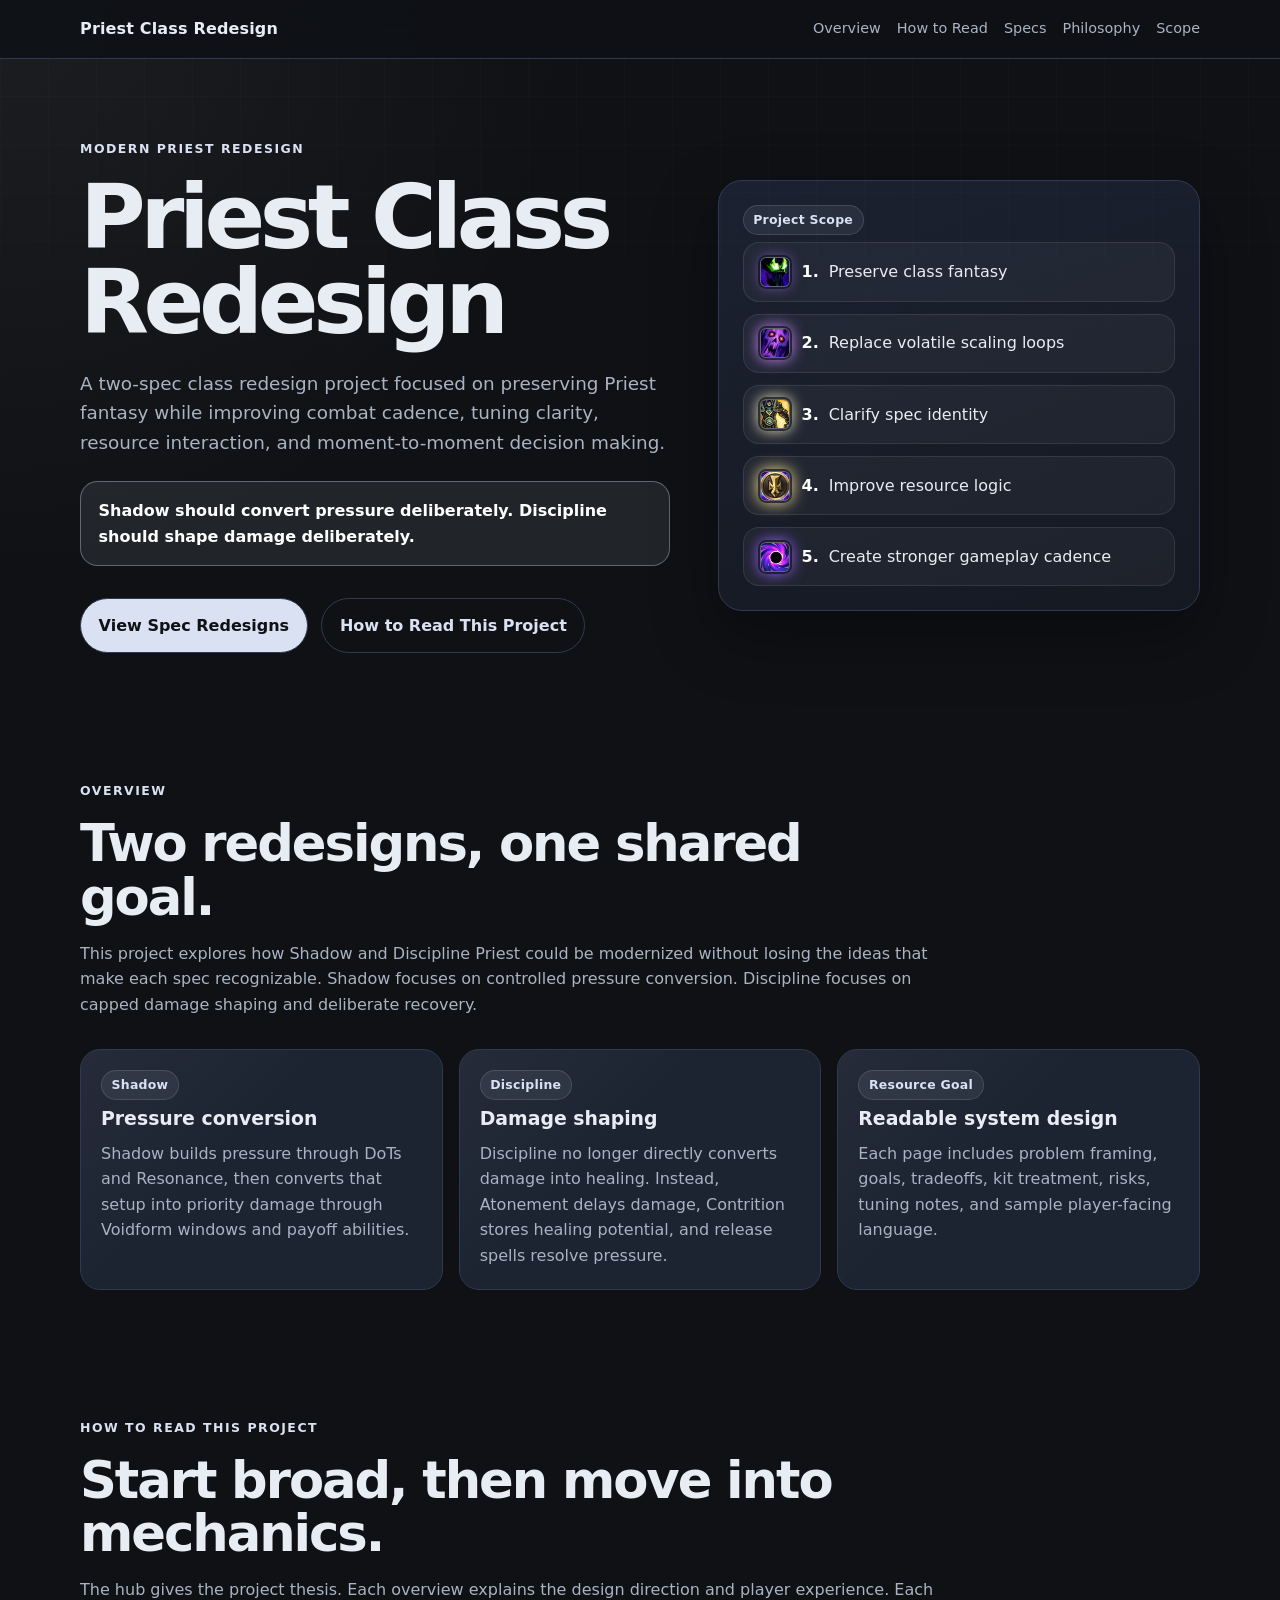
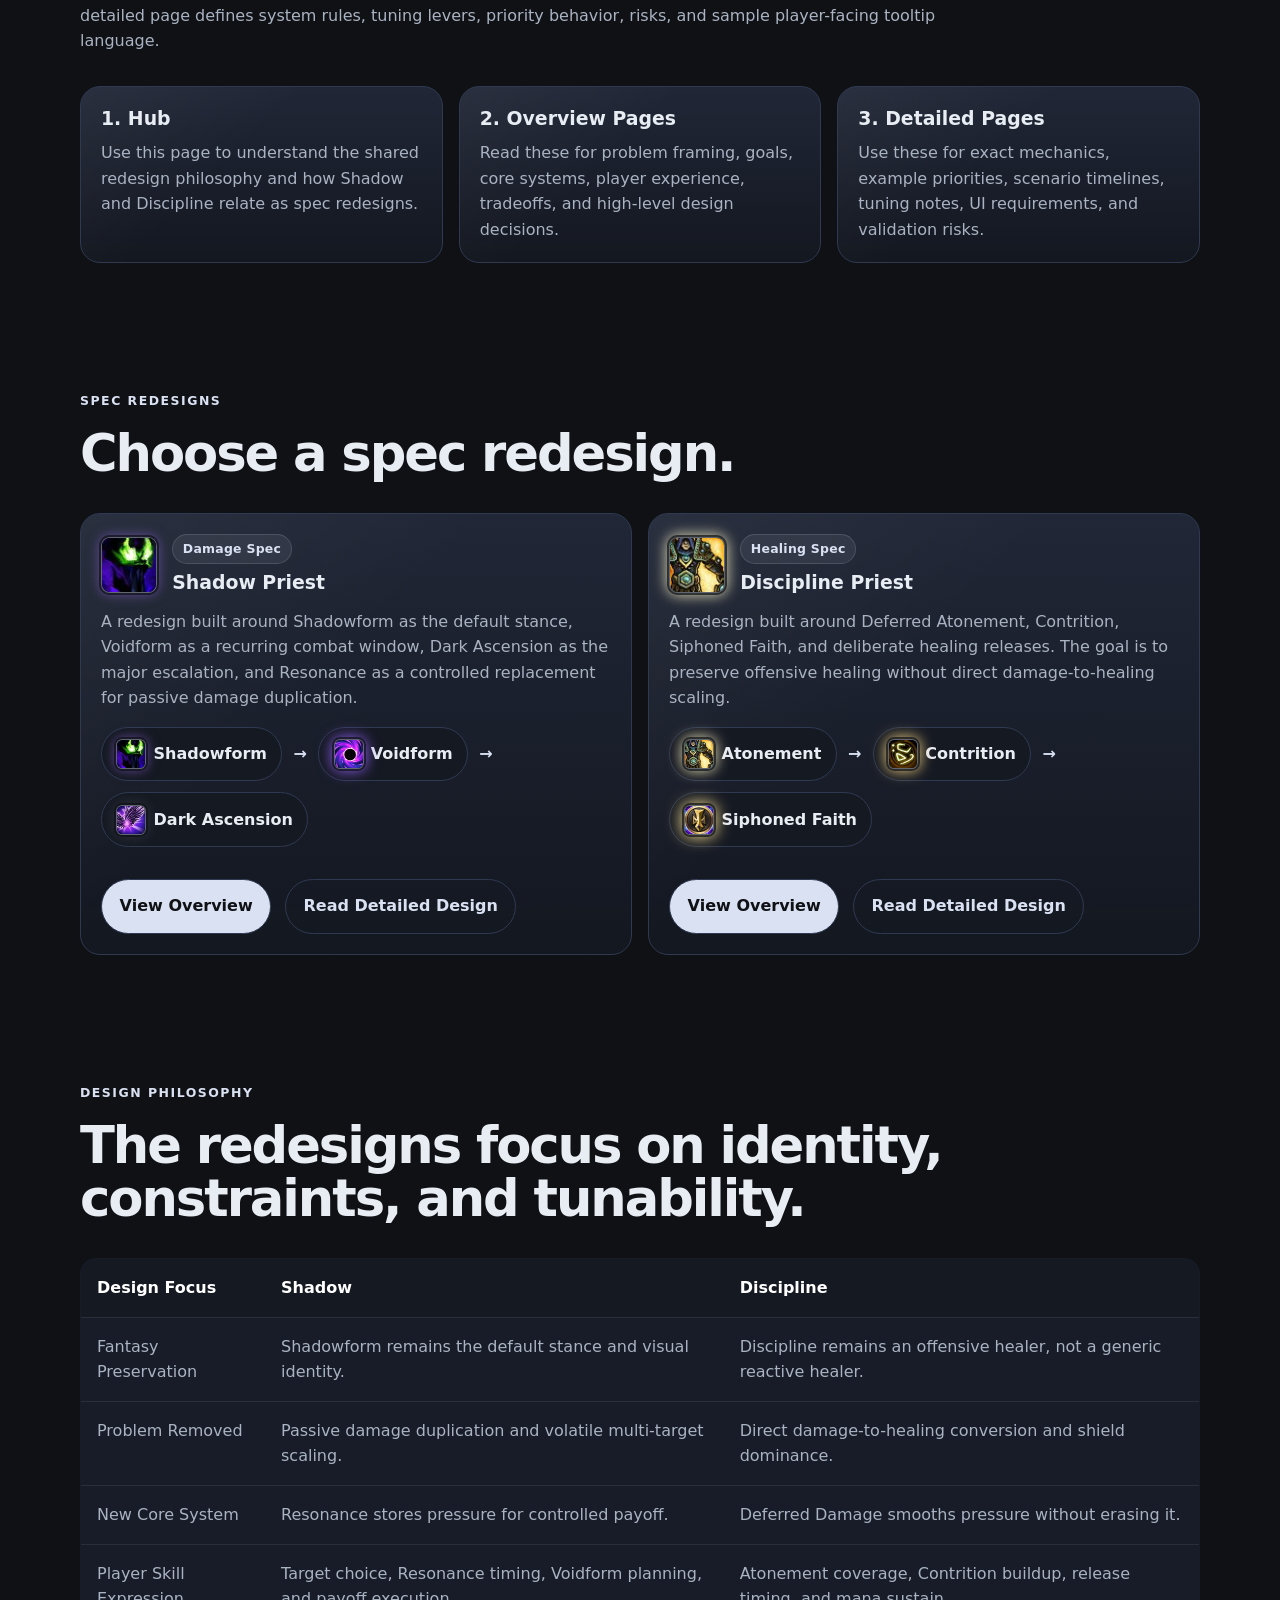
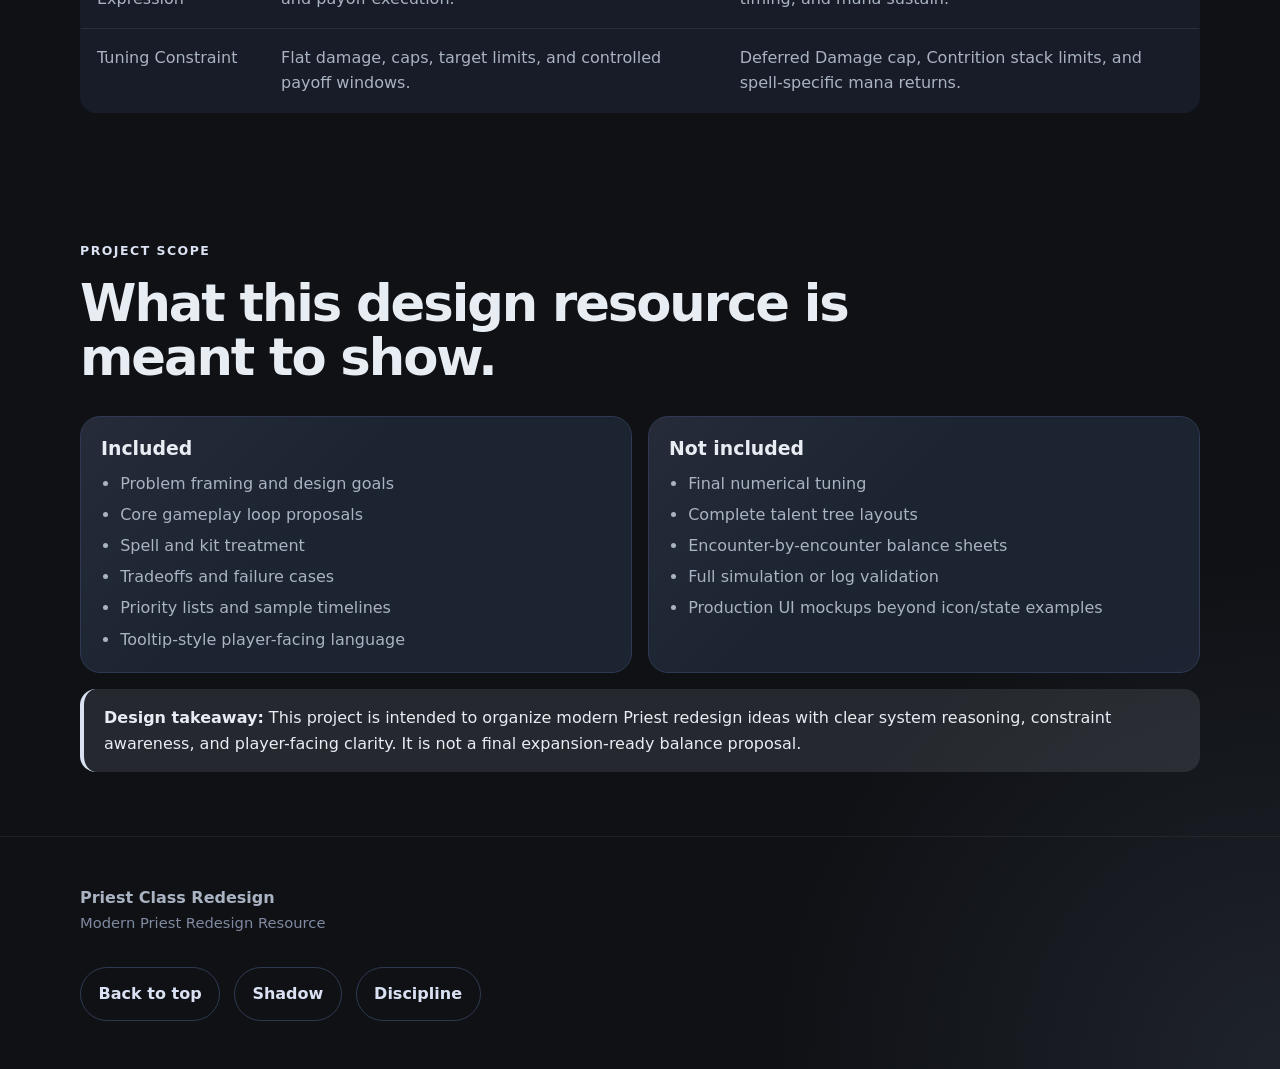
==== priest/index.html @ 97ff14f3 "first draft" ====
<!doctype html>
<html lang="en">
  <head>
    <meta charset="UTF-8" />
    <meta name="viewport" content="width=device-width, initial-scale=1.0" />
    <meta
      name="description"
      content="A modern Priest class redesign resource exploring Shadow and Discipline as future-facing World of Warcraft spec concepts."
    />
    <title>Priest Class Redesign | Modern Spec Concepts</title>
    <link rel="stylesheet" href="styles.css" />
  </head>

  <body class="priest-page">
    <header class="site-header">
      <nav class="page-shell nav">
        <a href="#top" class="brand">Priest Class Redesign</a>

        <div class="nav-links">
          <a href="#overview">Overview</a>
          <a href="#how-to-read">How to Read</a>
          <a href="#specs">Specs</a>
          <a href="#philosophy">Philosophy</a>
          <a href="#scope">Scope</a>
        </div>
      </nav>
    </header>

    <main id="top">
      <section class="hero page-shell">
        <div>
          <div class="eyebrow">Modern Priest Redesign</div>
          <h1>Priest Class Redesign</h1>

          <p class="hero-copy">
            A two-spec class redesign project focused on preserving Priest
            fantasy while improving combat cadence, tuning clarity, resource
            interaction, and moment-to-moment decision making.
          </p>

          <div class="thesis">
            Shadow should convert pressure deliberately. Discipline should shape
            damage deliberately.
          </div>

          <div class="button-row">
            <a class="button" href="#specs">View Spec Redesigns</a>
            <a class="button secondary" href="#how-to-read"
              >How to Read This Project</a
            >
          </div>
        </div>

        <aside class="hero-card" aria-label="Project summary">
          <span class="tag">Project Scope</span>

          <div class="cycle">
            <div class="cycle-step">
              <img class="mini-icon" src="assets/shadowform.jpg" alt="" />
              <span><strong>1.</strong> Preserve class fantasy</span>
            </div>

            <div class="cycle-step">
              <img
                class="mini-icon"
                src="assets/invoked_nightmare.jpg"
                alt=""
              />
              <span><strong>2.</strong> Replace volatile scaling loops</span>
            </div>

            <div class="cycle-step">
              <img class="mini-icon" src="assets/atonement.jpg" alt="" />
              <span><strong>3.</strong> Clarify spec identity</span>
            </div>

            <div class="cycle-step">
              <img class="mini-icon" src="assets/wisdom.jpg" alt="" />
              <span><strong>4.</strong> Improve resource logic</span>
            </div>

            <div class="cycle-step">
              <img class="mini-icon" src="assets/voidform.jpg" alt="" />
              <span><strong>5.</strong> Create stronger gameplay cadence</span>
            </div>
          </div>
        </aside>
      </section>

      <section id="overview" class="page-shell section-block">
        <div class="section-header">
          <div class="eyebrow">Overview</div>
          <h2>Two redesigns, one shared goal.</h2>

          <p class="muted">
            This project explores how Shadow and Discipline Priest could be
            modernized without losing the ideas that make each spec
            recognizable. Shadow focuses on controlled pressure conversion.
            Discipline focuses on capped damage shaping and deliberate recovery.
          </p>
        </div>

        <div class="grid three">
          <article class="card">
            <span class="tag">Shadow</span>
            <h3>Pressure conversion</h3>
            <p class="muted">
              Shadow builds pressure through DoTs and Resonance, then converts
              that setup into priority damage through Voidform windows and
              payoff abilities.
            </p>
          </article>

          <article class="card">
            <span class="tag">Discipline</span>
            <h3>Damage shaping</h3>
            <p class="muted">
              Discipline no longer directly converts damage into healing.
              Instead, Atonement delays damage, Contrition stores healing
              potential, and release spells resolve pressure.
            </p>
          </article>

          <article class="card">
            <span class="tag">Resource Goal</span>
            <h3>Readable system design</h3>
            <p class="muted">
              Each page includes problem framing, goals, tradeoffs, kit
              treatment, risks, tuning notes, and sample player-facing language.
            </p>
          </article>
        </div>
      </section>

      <section id="how-to-read" class="page-shell section-block">
        <div class="section-header">
          <div class="eyebrow">How to Read This Project</div>
          <h2>Start broad, then move into mechanics.</h2>
          <p class="muted">
            The hub gives the project thesis. Each overview explains the design
            direction and player experience. Each detailed page defines system
            rules, tuning levers, priority behavior, risks, and sample
            player-facing tooltip language.
          </p>
        </div>

        <div class="grid three">
          <article class="card strong">
            <h3>1. Hub</h3>
            <p class="muted">
              Use this page to understand the shared redesign philosophy and how
              Shadow and Discipline relate as spec redesigns.
            </p>
          </article>

          <article class="card strong">
            <h3>2. Overview Pages</h3>
            <p class="muted">
              Read these for problem framing, goals, core systems, player
              experience, tradeoffs, and high-level design decisions.
            </p>
          </article>

          <article class="card strong">
            <h3>3. Detailed Pages</h3>
            <p class="muted">
              Use these for exact mechanics, example priorities, scenario
              timelines, tuning notes, UI requirements, and validation risks.
            </p>
          </article>
        </div>
      </section>

      <section id="specs" class="page-shell section-block">
        <div class="section-header">
          <div class="eyebrow">Spec Redesigns</div>
          <h2>Choose a spec redesign.</h2>
        </div>

        <div class="grid two">
          <article class="card strong">
            <div class="ability-heading">
              <img
                class="ability-icon"
                src="assets/shadowform.jpg"
                alt="Shadow Priest icon"
              />
              <div>
                <span class="tag">Damage Spec</span>
                <h3>Shadow Priest</h3>
              </div>
            </div>

            <p class="muted">
              A redesign built around Shadowform as the default stance, Voidform
              as a recurring combat window, Dark Ascension as the major
              escalation, and Resonance as a controlled replacement for passive
              damage duplication.
            </p>

            <div class="flow">
              <span class="pill">
                <img class="mini-icon" src="assets/shadowform.jpg" alt="" />
                Shadowform
              </span>
              <span class="arrow">→</span>
              <span class="pill">
                <img class="mini-icon" src="assets/voidform.jpg" alt="" />
                Voidform
              </span>
              <span class="arrow">→</span>
              <span class="pill">
                <img class="mini-icon" src="assets/void_ascension.jpg" alt="" />
                Dark Ascension
              </span>
            </div>

            <div class="button-row">
              <a class="button" href="shadow/index.html">View Overview</a>
              <a class="button secondary" href="shadow/detailed.html"
                >Read Detailed Design</a
              >
            </div>
          </article>

          <article class="card strong">
            <div class="ability-heading">
              <img
                class="ability-icon"
                src="assets/atonement.jpg"
                alt="Discipline Priest icon"
              />
              <div>
                <span class="tag">Healing Spec</span>
                <h3>Discipline Priest</h3>
              </div>
            </div>

            <p class="muted">
              A redesign built around Deferred Atonement, Contrition, Siphoned
              Faith, and deliberate healing releases. The goal is to preserve
              offensive healing without direct damage-to-healing scaling.
            </p>

            <div class="flow">
              <span class="pill">
                <img class="mini-icon" src="assets/atonement.jpg" alt="" />
                Atonement
              </span>
              <span class="arrow">→</span>
              <span class="pill">
                <img class="mini-icon" src="assets/piety.jpg" alt="" />
                Contrition
              </span>
              <span class="arrow">→</span>
              <span class="pill">
                <img class="mini-icon" src="assets/wisdom.jpg" alt="" />
                Siphoned Faith
              </span>
            </div>

            <div class="button-row">
              <a class="button" href="discipline/index.html">View Overview</a>
              <a class="button secondary" href="discipline/detailed.html"
                >Read Detailed Design</a
              >
            </div>
          </article>
        </div>
      </section>

      <section id="philosophy" class="page-shell section-block">
        <div class="section-header">
          <div class="eyebrow">Design Philosophy</div>
          <h2>The redesigns focus on identity, constraints, and tunability.</h2>
        </div>

        <table class="comparison-table">
          <thead>
            <tr>
              <th>Design Focus</th>
              <th>Shadow</th>
              <th>Discipline</th>
            </tr>
          </thead>

          <tbody>
            <tr>
              <td>Fantasy Preservation</td>
              <td>
                Shadowform remains the default stance and visual identity.
              </td>
              <td>
                Discipline remains an offensive healer, not a generic reactive
                healer.
              </td>
            </tr>

            <tr>
              <td>Problem Removed</td>
              <td>
                Passive damage duplication and volatile multi-target scaling.
              </td>
              <td>Direct damage-to-healing conversion and shield dominance.</td>
            </tr>

            <tr>
              <td>New Core System</td>
              <td>Resonance stores pressure for controlled payoff.</td>
              <td>Deferred Damage smooths pressure without erasing it.</td>
            </tr>

            <tr>
              <td>Player Skill Expression</td>
              <td>
                Target choice, Resonance timing, Voidform planning, and payoff
                execution.
              </td>
              <td>
                Atonement coverage, Contrition buildup, release timing, and mana
                sustain.
              </td>
            </tr>

            <tr>
              <td>Tuning Constraint</td>
              <td>
                Flat damage, caps, target limits, and controlled payoff windows.
              </td>
              <td>
                Deferred Damage cap, Contrition stack limits, and spell-specific
                mana returns.
              </td>
            </tr>
          </tbody>
        </table>
      </section>

      <section id="scope" class="page-shell section-block">
        <div class="section-header">
          <div class="eyebrow">Project Scope</div>
          <h2>What this design resource is meant to show.</h2>
        </div>

        <div class="grid two">
          <article class="card">
            <h3>Included</h3>
            <ul class="muted">
              <li>Problem framing and design goals</li>
              <li>Core gameplay loop proposals</li>
              <li>Spell and kit treatment</li>
              <li>Tradeoffs and failure cases</li>
              <li>Priority lists and sample timelines</li>
              <li>Tooltip-style player-facing language</li>
            </ul>
          </article>

          <article class="card">
            <h3>Not included</h3>
            <ul class="muted">
              <li>Final numerical tuning</li>
              <li>Complete talent tree layouts</li>
              <li>Encounter-by-encounter balance sheets</li>
              <li>Full simulation or log validation</li>
              <li>Production UI mockups beyond icon/state examples</li>
            </ul>
          </article>
        </div>

        <div class="callout">
          <strong>Design takeaway:</strong> This project is intended to organize
          modern Priest redesign ideas with clear system reasoning, constraint
          awareness, and player-facing clarity. It is not a final
          expansion-ready balance proposal.
        </div>
      </section>
    </main>

    <footer class="site-footer">
      <div class="page-shell">
        <strong>Priest Class Redesign</strong>
        <p class="small">Modern Priest Redesign Resource</p>

        <div class="footer-links">
          <a class="button secondary" href="#top">Back to top</a>
          <a class="button secondary" href="shadow/index.html">Shadow</a>
          <a class="button secondary" href="discipline/index.html"
            >Discipline</a
          >
        </div>
      </div>
    </footer>
  </body>
</html>
---- priest/styles.css ----
:root {
    --bg: #0d0716;
    --bg-soft: #160d24;
    --card: #1f1233;
    --card-strong: #28183f;
    --card-border: #3b255d;
    --text: #f3eefc;
    --muted: #b6a6cf;
    --muted-2: #8f7cab;
    --accent: #a970ff;
    --accent-2: #d6b7ff;
    --accent-soft: #6f3cc3;
    --warn: #ffcf70;
    --danger: #ff6b9a;
    --good: #76e0c0;
    --void: #8c50ff;
    --resonance: #c678ff;
    --shadow: #6f3cc3;
    --contrition: #ffd36a;
    --wisdom: #ffe28a;
    --max-width: 1120px;
}

/* Spec themes */
.shadow-page {
    --bg: #0d0716;
    --bg-soft: #160d24;
    --card: #1f1233;
    --card-strong: #28183f;
    --card-border: #3b255d;
    --text: #f3eefc;
    --muted: #b6a6cf;
    --muted-2: #8f7cab;
    --accent: #a970ff;
    --accent-2: #d6b7ff;
    --accent-soft: #6f3cc3;
}

.discipline-page {
    --bg: #100b05;
    --bg-soft: #1a1208;
    --card: #24180c;
    --card-strong: #332313;
    --card-border: #5b3f1f;
    --text: #fff7e8;
    --muted: #d8c7a8;
    --muted-2: #a99472;
    --accent: #ffd36a;
    --accent-2: #fff0b8;
    --accent-soft: #c98f2d;
}

.priest-page {
    --bg: #0f1115;
    --bg-soft: #151922;
    --card: #1b2130;
    --card-strong: #22293a;
    --card-border: #2f3a52;
    --text: #e8ecf3;
    --muted: #aab3c2;
    --muted-2: #7f8aa0;
    --accent: #d9e1f2;
    --accent-2: #ffffff;
    --accent-soft: #8fa3c7;
}

* {
    box-sizing: border-box;
}

html {
    scroll-behavior: smooth;
}

body {
    margin: 0;
    font-family: Inter, ui-sans-serif, system-ui, -apple-system, BlinkMacSystemFont, "Segoe UI", sans-serif;
    background: var(--bg);
    /* Fallback for browsers without color-mix() */
    background:
        radial-gradient(circle at top left, color-mix(in srgb, var(--accent) 22%, transparent), transparent 36rem),
        radial-gradient(circle at bottom right, color-mix(in srgb, var(--accent-soft) 16%, transparent), transparent 32rem),
        var(--bg);
    color: var(--text);
    line-height: 1.6;
}

.priest-page {
    background:
        radial-gradient(circle at top left, rgba(255, 255, 255, 0.055), transparent 36rem),
        radial-gradient(circle at bottom right, rgba(143, 163, 199, 0.12), transparent 32rem),
        var(--bg);
}

body::before {
    content: "";
    position: fixed;
    top: 0;
    right: 0;
    bottom: 0;
    left: 0;
    pointer-events: none;
    background-image:
        linear-gradient(rgba(255, 255, 255, 0.025) 1px, transparent 1px),
        linear-gradient(90deg, rgba(255, 255, 255, 0.025) 1px, transparent 1px);
    background-size: 48px 48px;
    -webkit-mask-image: linear-gradient(to bottom, rgba(0, 0, 0, 0.75), transparent 65%);
    mask-image: linear-gradient(to bottom, rgba(0, 0, 0, 0.75), transparent 65%);
}

a {
    color: var(--text);
    text-decoration: none;
}

ul {
    margin: 0;
    padding-left: 1.2rem;
}

li+li {
    margin-top: 0.35rem;
}

p {
    margin: 0;
}

h1,
h2,
h3 {
    color: var(--text);
}

h1 {
    font-size: clamp(2.6rem, 7vw, 5.8rem);
    line-height: 0.95;
    margin: 0 0 1.5rem;
    letter-spacing: -0.06em;
}

h2 {
    font-size: clamp(2rem, 4vw, 3.2rem);
    margin: 0 0 1rem;
    letter-spacing: -0.04em;
    line-height: 1.05;
}

h3 {
    margin: 0 0 0.6rem;
    font-size: 1.18rem;
    line-height: 1.25;
}

.page-shell {
    width: min(100% - 2rem, var(--max-width));
    margin: 0 auto;
}

.site-header {
    padding: 1rem 0;
    position: sticky;
    top: 0;
    z-index: 10;
    background: var(--bg);
    /* Fallback then enhanced backdrop when supported */
    background: color-mix(in srgb, var(--bg) 84%, transparent);
    -webkit-backdrop-filter: blur(14px);
    backdrop-filter: blur(14px);
    border-bottom: 1px solid rgba(255, 255, 255, 0.06);
}

.priest-page .site-header {
    background: rgba(15, 17, 21, 0.86);
    border-bottom: 1px solid var(--card-border);
}

.nav {
    display: flex;
    align-items: center;
    justify-content: space-between;
    gap: 1rem;
}

.brand {
    font-weight: 800;
    letter-spacing: 0.01em;
    white-space: nowrap;
}

.nav-links {
    display: flex;
    flex-wrap: wrap;
    justify-content: flex-end;
    gap: 0.65rem 1rem;
    color: var(--muted);
    font-size: 0.9rem;
}

.nav-links a {
    color: var(--muted);
    transition: color 160ms ease;
}

.nav-links a:hover {
    color: var(--text);
}

.hero {
    padding: 5rem 0 4rem;
    display: grid;
    grid-template-columns: 1.1fr 0.9fr;
    gap: 3rem;
    align-items: center;
}

.eyebrow {
    color: var(--accent);
    font-weight: 800;
    text-transform: uppercase;
    letter-spacing: 0.12em;
    font-size: 0.78rem;
    margin-bottom: 1rem;
}

.hero-copy {
    color: var(--muted);
    font-size: 1.15rem;
    max-width: 45rem;
}

.thesis {
    margin-top: 1.5rem;
    padding: 1rem 1.1rem;
    border: 1px solid var(--accent);
    /* enhanced border when color-mix() available */
    border: 1px solid color-mix(in srgb, var(--accent) 35%, transparent);
    border-radius: 1.1rem;
    background: transparent;
    /* enhanced background when color-mix() available */
    background: color-mix(in srgb, var(--accent) 9%, transparent);
    color: var(--accent-2);
    font-weight: 800;
}

.button-row,
.footer-links {
    display: flex;
    flex-wrap: wrap;
    gap: 0.85rem;
    margin-top: 2rem;
}

.button {
    display: inline-flex;
    align-items: center;
    justify-content: center;
    padding: 0.85rem 1.1rem;
    border-radius: 999px;
    font-weight: 800;
    border: 1px solid var(--card-border);
    background: var(--accent);
    color: #130820;
    transition: transform 160ms ease, border-color 160ms ease, background 160ms ease;
}

.discipline-page .button {
    color: #1f1404;
}

.priest-page .button {
    color: #0f1115;
}

.button:hover {
    transform: translateY(-1px);
}

.priest-page .button:hover {
    background: #ffffff;
}

.button.secondary {
    background: transparent;
    color: var(--text);
}

.priest-page .button.secondary {
    color: var(--accent);
    border-color: var(--card-border);
}

.priest-page .button.secondary:hover {
    background: rgba(217, 225, 242, 0.06);
    border-color: var(--accent);
}

.hero-card {
    background: var(--card);
    /* enhanced gradient when color-mix() available */
    background: linear-gradient(160deg, color-mix(in srgb, var(--card) 98%, transparent), color-mix(in srgb, var(--bg-soft) 90%, transparent));
    border: 1px solid var(--card-border);
    border-radius: 1.5rem;
    padding: 1.5rem;
    box-shadow: 0 1.5rem 4rem rgba(0, 0, 0, 0.28);
}

.priest-page .hero-card {
    background: linear-gradient(160deg, var(--card), var(--bg-soft));
    box-shadow: 0 1.5rem 4rem rgba(0, 0, 0, 0.35);
}

.cycle {
    display: grid;
    gap: 0.75rem;
}

.cycle-step {
    display: flex;
    align-items: center;
    gap: 0.75rem;
    padding: 0.85rem 1rem;
    border-radius: 1rem;
    background: rgba(255, 255, 255, 0.05);
    border: 1px solid rgba(255, 255, 255, 0.08);
}

.priest-page .cycle-step {
    background: rgba(255, 255, 255, 0.045);
    border-color: rgba(255, 255, 255, 0.09);
}

.cycle-step strong {
    color: var(--accent-2);
    margin-right: 0.3rem;
}

.section-block {
    padding: 4rem 0;
}

.section-header {
    max-width: 54rem;
    margin-bottom: 2rem;
}

.muted {
    color: var(--muted);
}

.small {
    color: var(--muted-2);
    font-size: 0.92rem;
}

.grid {
    display: grid;
    gap: 1rem;
}

.grid.two {
    grid-template-columns: repeat(2, minmax(0, 1fr));
}

.grid.three {
    grid-template-columns: repeat(3, minmax(0, 1fr));
}

.card {
    background: var(--card);
    /* enhanced translucent background when color-mix() available */
    background: color-mix(in srgb, var(--card) 74%, transparent);
    border: 1px solid var(--card-border);
    border-radius: 1.25rem;
    padding: 1.25rem;
    position: relative;
    overflow: hidden;
}

.priest-page .card {
    background: var(--card);
    /* fallback for older browsers */
    background: color-mix(in srgb, var(--card) 88%, transparent);
    border-color: var(--card-border);
}

.card::after {
    content: "";
    position: absolute;
    top: 0;
    right: 0;
    bottom: 0;
    left: 0;
    inset: 0;
    pointer-events: none;
    background: linear-gradient(135deg, rgba(255, 255, 255, 0.045), transparent 42%);
}

.card>* {
    position: relative;
    z-index: 1;
}

.card.strong {
    background: var(--card-strong);
    /* enhanced translucent background when color-mix() available */
    background: color-mix(in srgb, var(--card-strong) 90%, transparent);
}

.priest-page .card.strong {
    background: var(--card-strong);
    /* enhanced gradient when color-mix() available */
    background: linear-gradient(180deg, color-mix(in srgb, var(--card-strong) 92%, transparent), color-mix(in srgb, var(--bg-soft) 88%, transparent));
}

.card strong {
    color: var(--text);
}

.tag {
    display: inline-flex;
    margin-bottom: 0.45rem;
    padding: 0.25rem 0.6rem;
    border-radius: 999px;
    background: var(--accent);
    /* enhanced translucent tag when color-mix() available */
    background: color-mix(in srgb, var(--accent) 15%, transparent);
    color: var(--accent-2);
    font-size: 0.78rem;
    font-weight: 800;
    letter-spacing: 0.02em;
}

.priest-page .tag {
    background: rgba(217, 225, 242, 0.08);
    border: 1px solid rgba(217, 225, 242, 0.15);
    color: var(--accent);
}

.ability-heading {
    display: flex;
    align-items: center;
    gap: 0.95rem;
    margin-bottom: 0.85rem;
}

.ability-heading h3 {
    margin-bottom: 0;
}

.ability-icon,
.mini-icon {
    flex: 0 0 auto;
    object-fit: cover;
    border-radius: 0.55rem;
    border: 1px solid var(--accent-2);
    /* enhanced border and glow when color-mix() available */
    border: 1px solid color-mix(in srgb, var(--accent-2) 55%, transparent);
    box-shadow:
        0 0 0 2px var(--bg),
        0 0 1.2rem color-mix(in srgb, var(--accent) 32%, transparent);
    background: var(--bg-soft);
}

.priest-page .ability-icon,
.priest-page .mini-icon {
    border-color: rgba(217, 225, 242, 0.38);
    box-shadow:
        0 0 0 2px rgba(15, 17, 21, 0.72),
        0 0 1rem rgba(217, 225, 242, 0.16);
}

.ability-icon {
    width: 56px;
    height: 56px;
}

.mini-icon {
    width: 30px;
    height: 30px;
    border-radius: 0.4rem;
    transition: transform 0.2s ease, filter 0.2s ease;
}

.mini-icon:hover {
    transform: scale(1.15);
}

/* Shadow icon language */
img[src*="voidform"] {
    filter: drop-shadow(0 0 7px rgba(140, 80, 255, 0.85));
    animation: pulseVoid 2.4s infinite ease-in-out;
}

img[src*="invoked_nightmare"] {
    filter: drop-shadow(0 0 7px rgba(198, 120, 255, 0.9));
}

img[src*="shadowform"] {
    filter: drop-shadow(0 0 5px rgba(111, 60, 195, 0.55));
}

/* Discipline icon language */
img[src*="atonement"] {
    filter: drop-shadow(0 0 7px rgba(255, 245, 190, 0.85));
}

img[src*="piety"] {
    filter: drop-shadow(0 0 7px rgba(255, 215, 120, 0.9));
}

img[src*="wisdom"] {
    filter: drop-shadow(0 0 8px rgba(255, 226, 138, 0.95));
}

img[src*="power_word_radiance"],
img[src*="holy_penance"],
img[src*="power_word_shield"],
img[src*="evangelism"] {
    filter: drop-shadow(0 0 6px rgba(255, 210, 100, 0.75));
}

img[src*="entropic_rift"],
img[src*="void_blast"],
img[src*="collapsing_void"],
img[src*="dark_reprimand"] {
    filter: drop-shadow(0 0 7px rgba(140, 80, 255, 0.85));
}

@keyframes pulseVoid {
    0% {
        transform: scale(1);
    }

    50% {
        transform: scale(1.05);
    }

    100% {
        transform: scale(1);
    }
}

.flow {
    display: flex;
    flex-wrap: wrap;
    gap: 0.7rem;
    align-items: center;
    margin-top: 1rem;
}

.pill {
    display: inline-flex;
    align-items: center;
    gap: 0.45rem;
    padding: 0.7rem 0.9rem;
    border-radius: 999px;
    background: rgba(255, 255, 255, 0.06);
    border: 1px solid rgba(255, 255, 255, 0.08);
    color: var(--text);
    font-weight: 800;
}

.priest-page .pill {
    background: var(--bg-soft);
    border-color: var(--card-border);
}

.arrow {
    color: var(--accent);
    font-weight: 900;
}

.system-map {
    display: grid;
    grid-template-columns: 1fr auto 1fr auto 1fr;
    gap: 0.75rem;
    align-items: stretch;
    margin-top: 1.5rem;
}

.map-node {
    min-height: 8rem;
    display: grid;
    align-content: center;
    text-align: center;
    padding: 1rem;
    border-radius: 1.2rem;
    background: rgba(255, 255, 255, 0.055);
    border: 1px solid rgba(255, 255, 255, 0.09);
}

.priest-page .map-node {
    background: rgba(255, 255, 255, 0.045);
    border-color: var(--card-border);
}

.map-node b {
    display: block;
    margin-bottom: 0.25rem;
    color: var(--accent-2);
}

.map-arrow {
    display: grid;
    place-items: center;
    color: var(--accent);
    font-size: 1.8rem;
    font-weight: 900;
}

.system-card-grid {
    margin-top: 1rem;
}

.tooltip {
    margin-top: 0.85rem;
    padding: 0.85rem 1rem;
    background: var(--bg-soft);
    /* enhanced subtle background when color-mix() available */
    background: color-mix(in srgb, var(--bg-soft) 90%, transparent);
    border-left: 4px solid var(--accent);
    border-radius: 0.9rem;
    color: var(--muted);
}

.tooltip strong {
    color: var(--accent-2);
}

.timeline {
    display: grid;
    gap: 0.75rem;
    margin-top: 1rem;
}

.timeline-label {
    display: inline-flex;
    align-items: center;
    gap: 0.45rem;
}

.time-row {
    display: grid;
    grid-template-columns: 4.5rem 1fr;
    gap: 1rem;
    align-items: center;
}

.time {
    color: var(--accent-2);
    font-weight: 900;
}

.bar {
    min-height: 2.5rem;
    border-radius: 999px;
    background: rgba(255, 255, 255, 0.07);
    border: 1px solid rgba(255, 255, 255, 0.08);
    position: relative;
    overflow: hidden;
}

.bar span {
    position: absolute;
    top: 0;
    bottom: 0;
    display: flex;
    align-items: center;
    justify-content: center;
    padding: 0 0.7rem;
    font-size: 0.85rem;
    font-weight: 900;
    white-space: nowrap;
}

.bar-dot {
    left: 0;
    width: 28%;
    background: rgba(118, 224, 192, 0.22);
}

.bar-build {
    left: 18%;
    width: 30%;
    background: var(--accent);
    /* enhanced gradient when color-mix() available */
    background: color-mix(in srgb, var(--accent) 18%, transparent);
}

.bar-void {
    left: 38%;
    width: 32%;
    background: rgba(140, 80, 255, 0.42);
}

.bar-lash {
    left: 52%;
    width: 22%;
    background: rgba(255, 207, 112, 0.35);
}

.bar-asc {
    left: 16%;
    width: 54%;
    background: rgba(255, 107, 154, 0.28);
}

.bar-release {
    left: 45%;
    width: 34%;
    background: rgba(255, 211, 106, 0.38);
}

.bar-mana {
    left: 25%;
    width: 34%;
    background: rgba(255, 226, 138, 0.32);
}

.scenario {
    display: grid;
    grid-template-columns: 0.82fr 1.18fr;
    gap: 1rem;
    align-items: start;
    margin-bottom: 1rem;
}

.steps {
    display: grid;
    gap: 0.75rem;
}

.step {
    display: grid;
    grid-template-columns: 4.5rem 1fr;
    gap: 1rem;
    padding: 1rem;
    border-radius: 1rem;
    background: rgba(255, 255, 255, 0.05);
    border: 1px solid rgba(255, 255, 255, 0.08);
}

.callout {
    border-left: 4px solid var(--accent);
    background: transparent;
    /* enhanced subtle accent when color-mix() available */
    background: color-mix(in srgb, var(--accent) 11%, transparent);
    padding: 1rem 1.25rem;
    border-radius: 1rem;
    color: var(--text);
    margin-top: 1rem;
}

.comparison-table {
    width: 100%;
    border-collapse: collapse;
    overflow: hidden;
    border-radius: 1rem;
    border: 1px solid var(--card-border);
    background: var(--card);
    /* enhanced translucent background when color-mix() available */
    background: color-mix(in srgb, var(--card) 72%, transparent);
}

.comparison-table th,
.comparison-table td {
    text-align: left;
    padding: 1rem;
    border-bottom: 1px solid rgba(255, 255, 255, 0.08);
    vertical-align: top;
}

.comparison-table th {
    color: var(--accent-2);
    background: rgba(255, 255, 255, 0.04);
}

.priest-page .comparison-table th {
    background: var(--bg-soft);
}

.priest-page .comparison-table td {
    color: var(--muted);
}

.comparison-table tr:last-child td {
    border-bottom: none;
}

.site-footer {
    padding: 3rem 0;
    color: var(--muted);
    border-top: 1px solid rgba(255, 255, 255, 0.06);
}

/* Detailed page additions */
.detail-page h1 {
    font-size: clamp(2.4rem, 6vw, 4.6rem);
}

.back-link {
    display: inline-flex;
    color: var(--accent-2);
    margin-bottom: 2rem;
}

.note {
    background: var(--accent);
    /* enhanced background when color-mix() available */
    background: color-mix(in srgb, var(--accent) 10%, transparent);
    border: 1px solid var(--accent);
    /* enhanced border when color-mix() available */
    border: 1px solid color-mix(in srgb, var(--accent) 32%, transparent);
    padding: 1rem;
    border-radius: 1rem;
    margin-top: 1rem;
}

.priority {
    counter-reset: item;
    display: grid;
    gap: 0.75rem;
    margin-top: 1rem;
}

.prio {
    display: grid;
    grid-template-columns: 3rem 1fr;
    gap: 1rem;
    background: rgba(255, 255, 255, 0.05);
    border: 1px solid rgba(255, 255, 255, 0.08);
    padding: 1rem;
    border-radius: 0.9rem;
}

.prio::before {
    counter-increment: item;
    content: counter(item);
    display: grid;
    place-items: center;
    width: 2rem;
    height: 2rem;
    border-radius: 50%;
    background: var(--accent);
    color: #12071f;
    font-weight: 900;
}

.discipline-page .prio::before {
    color: #211404;
}

.priest-page .prio::before {
    color: #0f1115;
}

.diagram {
    display: grid;
    grid-template-columns: repeat(3, minmax(0, 1fr));
    gap: 1rem;
    margin-top: 1rem;
}

.target {
    background: rgba(255, 255, 255, 0.05);
    border: 1px solid rgba(255, 255, 255, 0.08);
    border-radius: 1rem;
    padding: 1rem;
    text-align: center;
}

.target.main {
    border-color: var(--accent);
    /* enhanced border when color-mix() available */
    border-color: color-mix(in srgb, var(--accent) 65%, transparent);
    background: var(--accent);
    /* enhanced background when color-mix() available */
    background: color-mix(in srgb, var(--accent) 13%, transparent);
}

.target b {
    display: block;
    color: var(--accent-2);
    margin-bottom: 0.25rem;
}

/* Extra page polish */
#design-summary .card,
#test-plan .card,
#risks .comparison-table {
    background: var(--card-strong);
    /* enhanced translucent background when color-mix() available */
    background: color-mix(in srgb, var(--card-strong) 76%, transparent);
}

#resonance-rules .card {
    border-color: rgba(198, 120, 255, 0.26);
}

#resonance-rules .callout {
    border-left-color: var(--resonance);
    background: rgba(198, 120, 255, 0.11);
}

#contrition-rules .card {
    border-color: rgba(255, 211, 106, 0.32);
}

#contrition-rules .callout,
#mana-economy .callout {
    border-left-color: var(--wisdom);
    background: rgba(255, 211, 106, 0.11);
}

#risks .comparison-table td:first-child {
    color: var(--warn);
    font-weight: 800;
}

#test-plan .card h3::before {
    content: "◆";
    color: var(--accent);
    margin-right: 0.45rem;
}

/* Optional project hub */
.hub-grid {
    display: grid;
    grid-template-columns: repeat(2, minmax(0, 1fr));
    gap: 1rem;
    margin-top: 2rem;
}

.hub-card {
    min-height: 18rem;
    display: flex;
    flex-direction: column;
    justify-content: space-between;
}

.hub-card.shadow {
    border-color: rgba(169, 112, 255, 0.45);
}

.hub-card.discipline {
    border-color: rgba(255, 211, 106, 0.45);
}

/* Priest root page polish */
.priest-page #overview .card,
.priest-page #scope .card {
    background: var(--card-strong);
    /* enhanced translucent background when color-mix() available */
    background: color-mix(in srgb, var(--card-strong) 76%, transparent);
}

.priest-page #specs .card {
    transition: transform 160ms ease, border-color 160ms ease, box-shadow 160ms ease;
}

.priest-page #specs .card:hover {
    transform: translateY(-2px);
    border-color: var(--card-border);
    /* enhanced border color when color-mix() available */
    border-color: color-mix(in srgb, var(--accent) 48%, var(--card-border));
    box-shadow: 0 1.5rem 3rem rgba(0, 0, 0, 0.28);
}

/* Accessibility */
@media (prefers-reduced-motion: reduce) {
    html {
        scroll-behavior: auto;
    }

    *,
    *::before,
    *::after {
        animation-duration: 0.001ms !important;
        animation-iteration-count: 1 !important;
        transition-duration: 0.001ms !important;
    }
}

@media (max-width: 900px) {

    .hero,
    .scenario,
    .grid.two,
    .grid.three,
    .system-map,
    .diagram,
    .hub-grid {
        grid-template-columns: 1fr;
    }

    .map-arrow {
        transform: rotate(90deg);
    }

    .nav {
        align-items: flex-start;
    }

    .nav-links {
        display: none;
    }

    .time-row,
    .step,
    .prio {
        grid-template-columns: 1fr;
    }

    .prio::before {
        margin-bottom: 0.2rem;
    }

    .bar {
        min-height: 3rem;
    }

    .bar span {
        position: static;
        width: 100%;
        min-height: 3rem;
        justify-content: flex-start;
    }

    .bar-dot,
    .bar-build,
    .bar-void,
    .bar-lash,
    .bar-asc,
    .bar-release,
    .bar-mana {
        left: auto;
        width: 100%;
    }
}

/* Package polish: mobile navigation and table readability */
@media (max-width: 860px) {
    .site-header {
        position: static;
    }

    .nav {
        align-items: flex-start;
        flex-direction: column;
    }

    .nav-links {
        justify-content: flex-start;
        width: 100%;
        gap: 0.45rem 0.75rem;
        font-size: 0.84rem;
    }

    .hero,
    .grid.two,
    .grid.three,
    .hub-grid,
    .scenario,
    .diagram,
    .system-map {
        grid-template-columns: 1fr;
    }

    .system-map .map-arrow {
        transform: rotate(90deg);
        min-height: 1rem;
    }

    h1 {
        font-size: clamp(2.35rem, 14vw, 4.1rem);
    }

    h2 {
        font-size: clamp(1.75rem, 9vw, 2.6rem);
    }

    .section-block {
        padding: 3rem 0;
    }

    .comparison-table {
        display: block;
        overflow-x: auto;
        -webkit-overflow-scrolling: touch;
        white-space: normal;
    }

    .comparison-table th,
    .comparison-table td {
        min-width: 14rem;
    }

    .time-row,
    .step,
    .prio {
        grid-template-columns: 1fr;
    }

    .time {
        margin-bottom: -0.3rem;
    }

    .bar span {
        font-size: 0.78rem;
    }
}

@media (max-width: 560px) {
    .page-shell {
        width: min(100% - 1.1rem, var(--max-width));
    }

    .hero {
        padding-top: 3rem;
        gap: 1.5rem;
    }

    .button,
    .button.secondary {
        width: 100%;
    }

    .button-row,
    .footer-links {
        gap: 0.6rem;
    }

    .ability-heading {
        align-items: flex-start;
    }

    .ability-icon {
        width: 48px;
        height: 48px;
    }
}
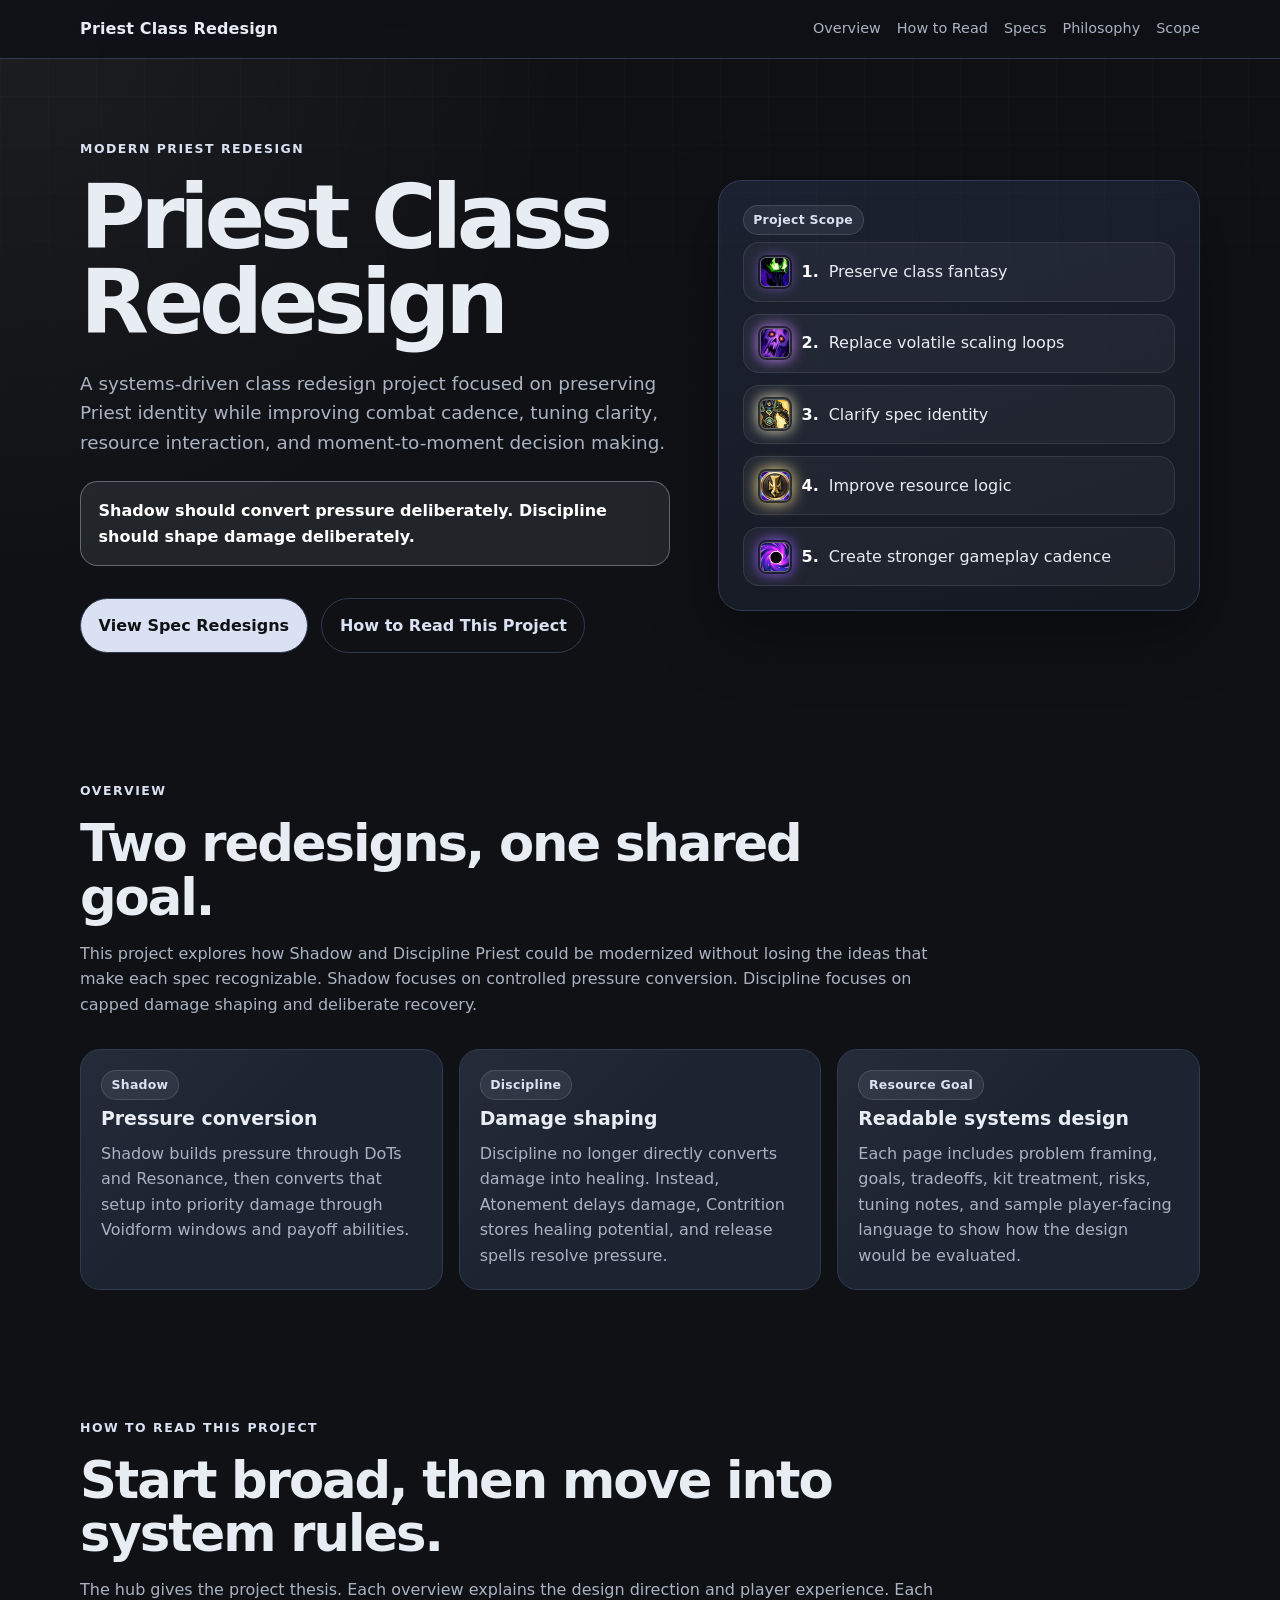
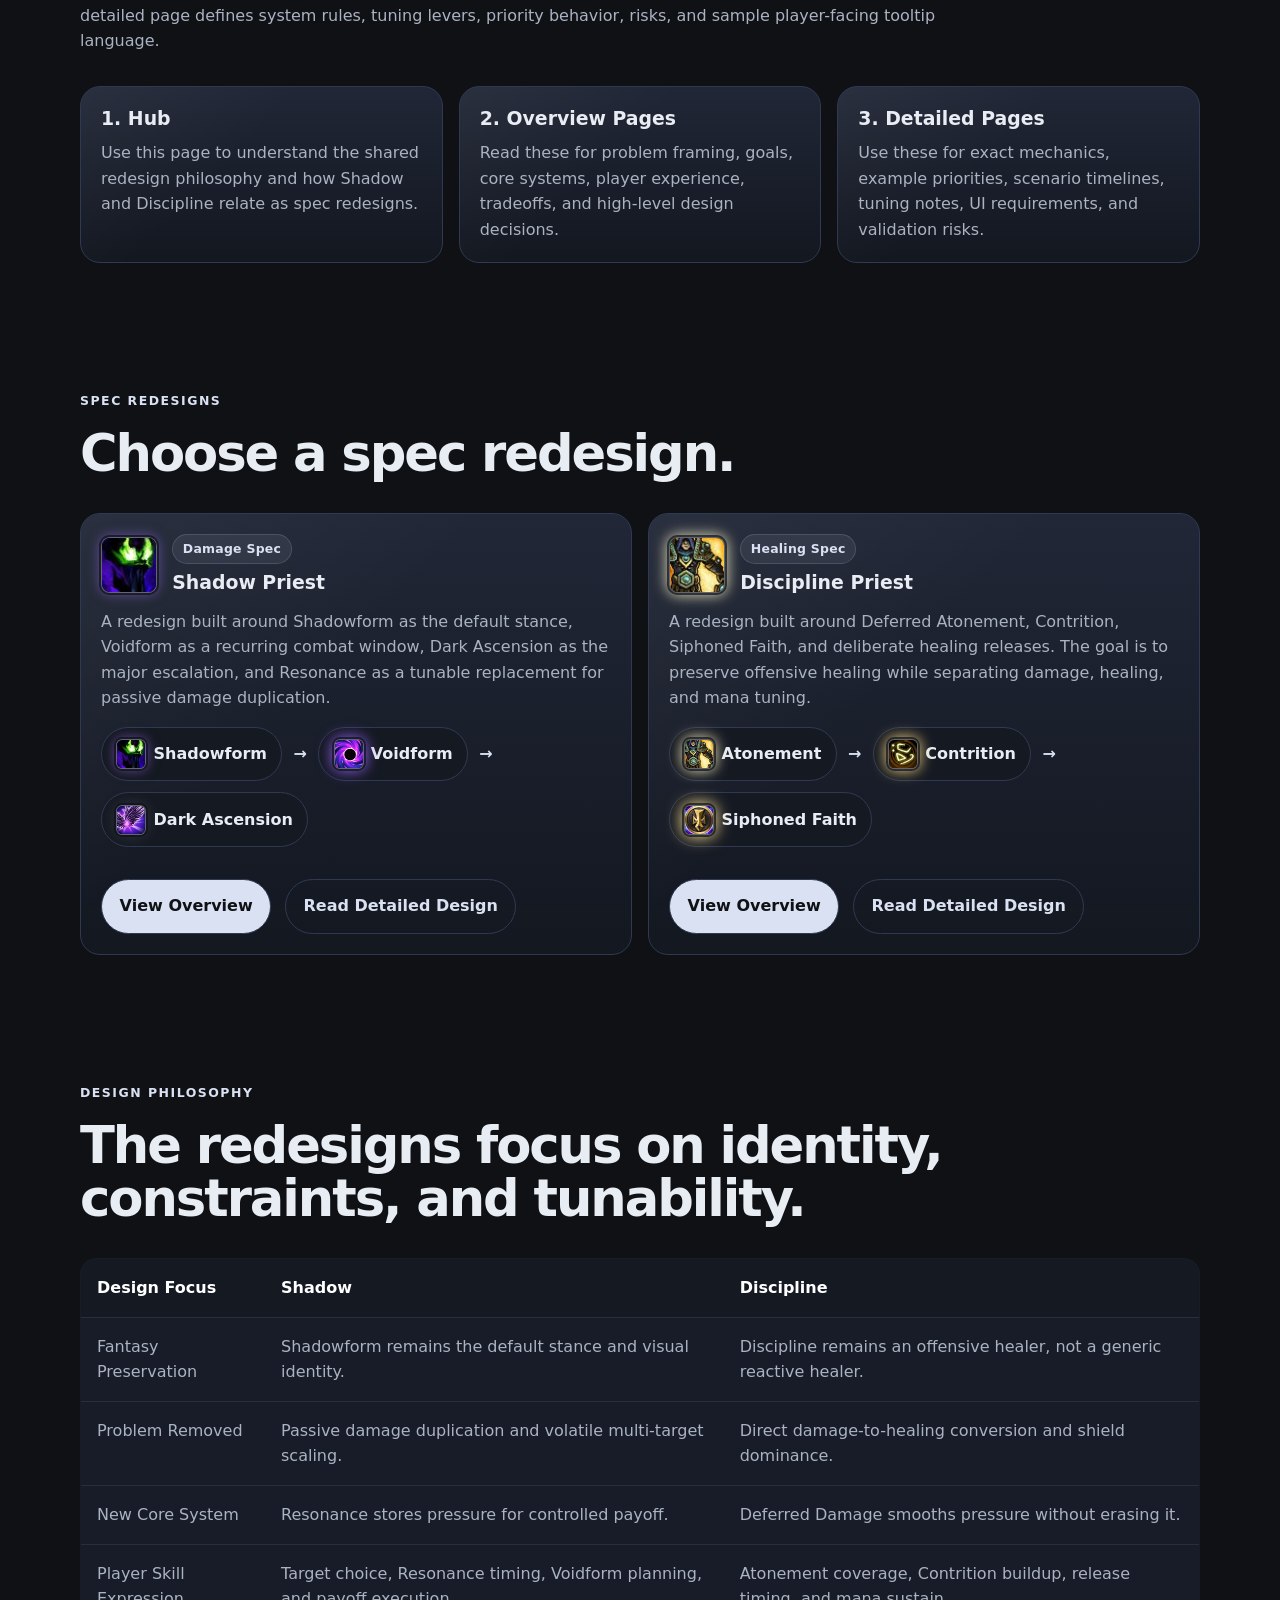
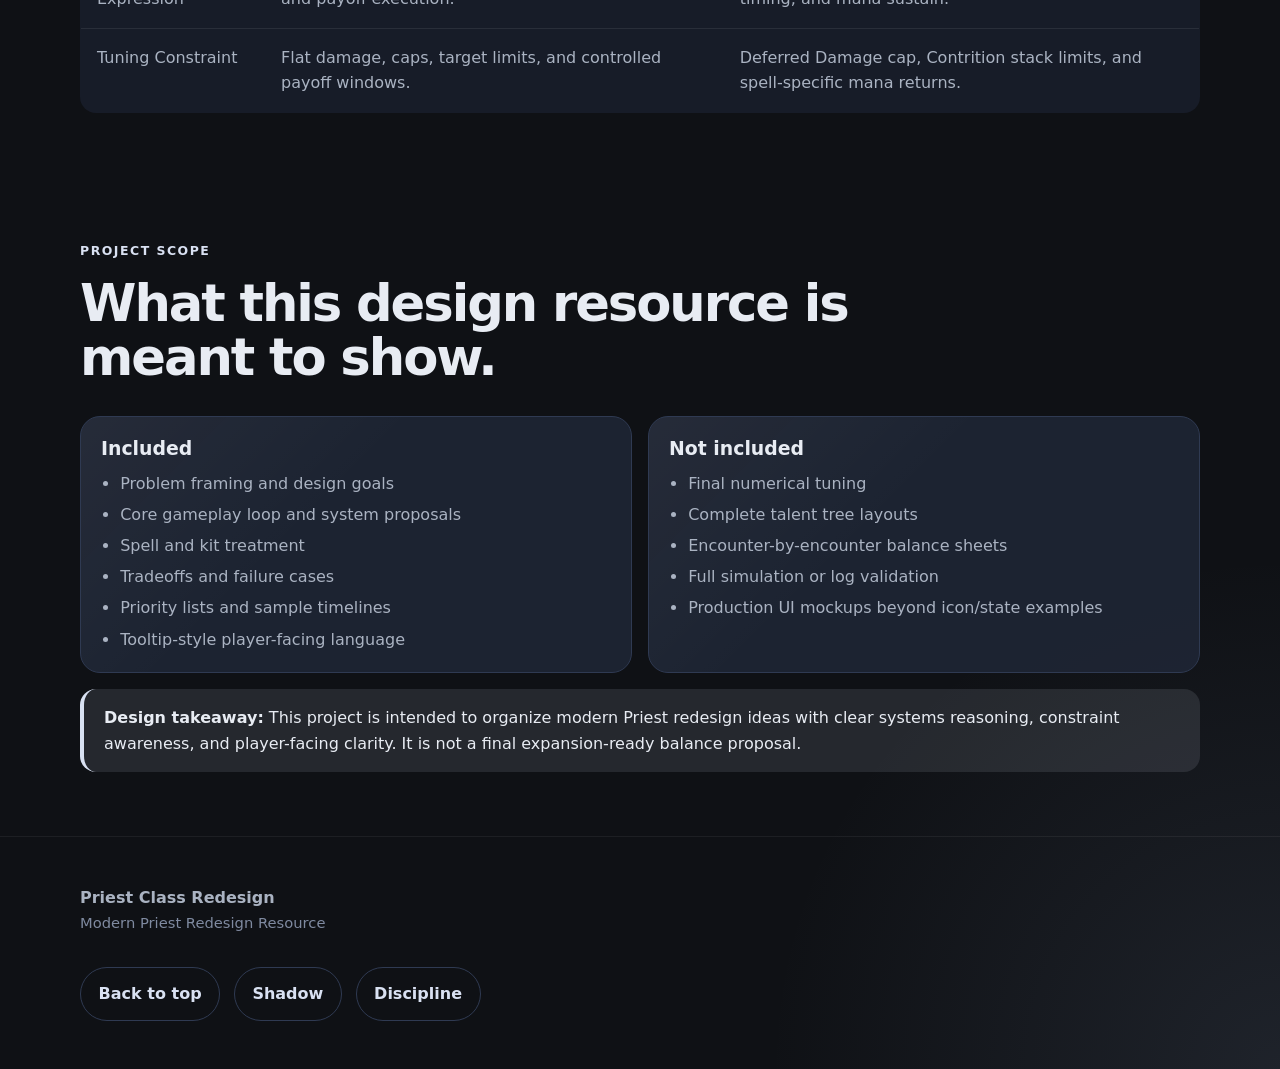
==== commit ecc43656: "updates" ====
--- a/priest/index.html
+++ b/priest/index.html
@@ -5,7 +5,7 @@
     <meta name="viewport" content="width=device-width, initial-scale=1.0" />
     <meta
       name="description"
-      content="A modern Priest class redesign resource exploring Shadow and Discipline as future-facing World of Warcraft spec concepts."
+      content="A systems-driven Priest class redesign resource exploring Shadow and Discipline as modern World of Warcraft spec concepts."
     />
     <title>Priest Class Redesign | Modern Spec Concepts</title>
     <link rel="stylesheet" href="styles.css" />
@@ -33,8 +33,8 @@
           <h1>Priest Class Redesign</h1>
 
           <p class="hero-copy">
-            A two-spec class redesign project focused on preserving Priest
-            fantasy while improving combat cadence, tuning clarity, resource
+            A systems-driven class redesign project focused on preserving Priest
+            identity while improving combat cadence, tuning clarity, resource
             interaction, and moment-to-moment decision making.
           </p>
 
@@ -123,10 +123,11 @@
 
           <article class="card">
             <span class="tag">Resource Goal</span>
-            <h3>Readable system design</h3>
+            <h3>Readable systems design</h3>
             <p class="muted">
               Each page includes problem framing, goals, tradeoffs, kit
-              treatment, risks, tuning notes, and sample player-facing language.
+              treatment, risks, tuning notes, and sample player-facing language
+              to show how the design would be evaluated.
             </p>
           </article>
         </div>
@@ -135,7 +136,7 @@
       <section id="how-to-read" class="page-shell section-block">
         <div class="section-header">
           <div class="eyebrow">How to Read This Project</div>
-          <h2>Start broad, then move into mechanics.</h2>
+          <h2>Start broad, then move into system rules.</h2>
           <p class="muted">
             The hub gives the project thesis. Each overview explains the design
             direction and player experience. Each detailed page defines system
@@ -194,7 +195,7 @@
             <p class="muted">
               A redesign built around Shadowform as the default stance, Voidform
               as a recurring combat window, Dark Ascension as the major
-              escalation, and Resonance as a controlled replacement for passive
+              escalation, and Resonance as a tunable replacement for passive
               damage duplication.
             </p>
 
@@ -239,7 +240,8 @@
             <p class="muted">
               A redesign built around Deferred Atonement, Contrition, Siphoned
               Faith, and deliberate healing releases. The goal is to preserve
-              offensive healing without direct damage-to-healing scaling.
+              offensive healing while separating damage, healing, and mana
+              tuning.
             </p>
 
             <div class="flow">
@@ -347,7 +349,7 @@
             <h3>Included</h3>
             <ul class="muted">
               <li>Problem framing and design goals</li>
-              <li>Core gameplay loop proposals</li>
+              <li>Core gameplay loop and system proposals</li>
               <li>Spell and kit treatment</li>
               <li>Tradeoffs and failure cases</li>
               <li>Priority lists and sample timelines</li>
@@ -369,7 +371,7 @@
 
         <div class="callout">
           <strong>Design takeaway:</strong> This project is intended to organize
-          modern Priest redesign ideas with clear system reasoning, constraint
+          modern Priest redesign ideas with clear systems reasoning, constraint
           awareness, and player-facing clarity. It is not a final
           expansion-ready balance proposal.
         </div>
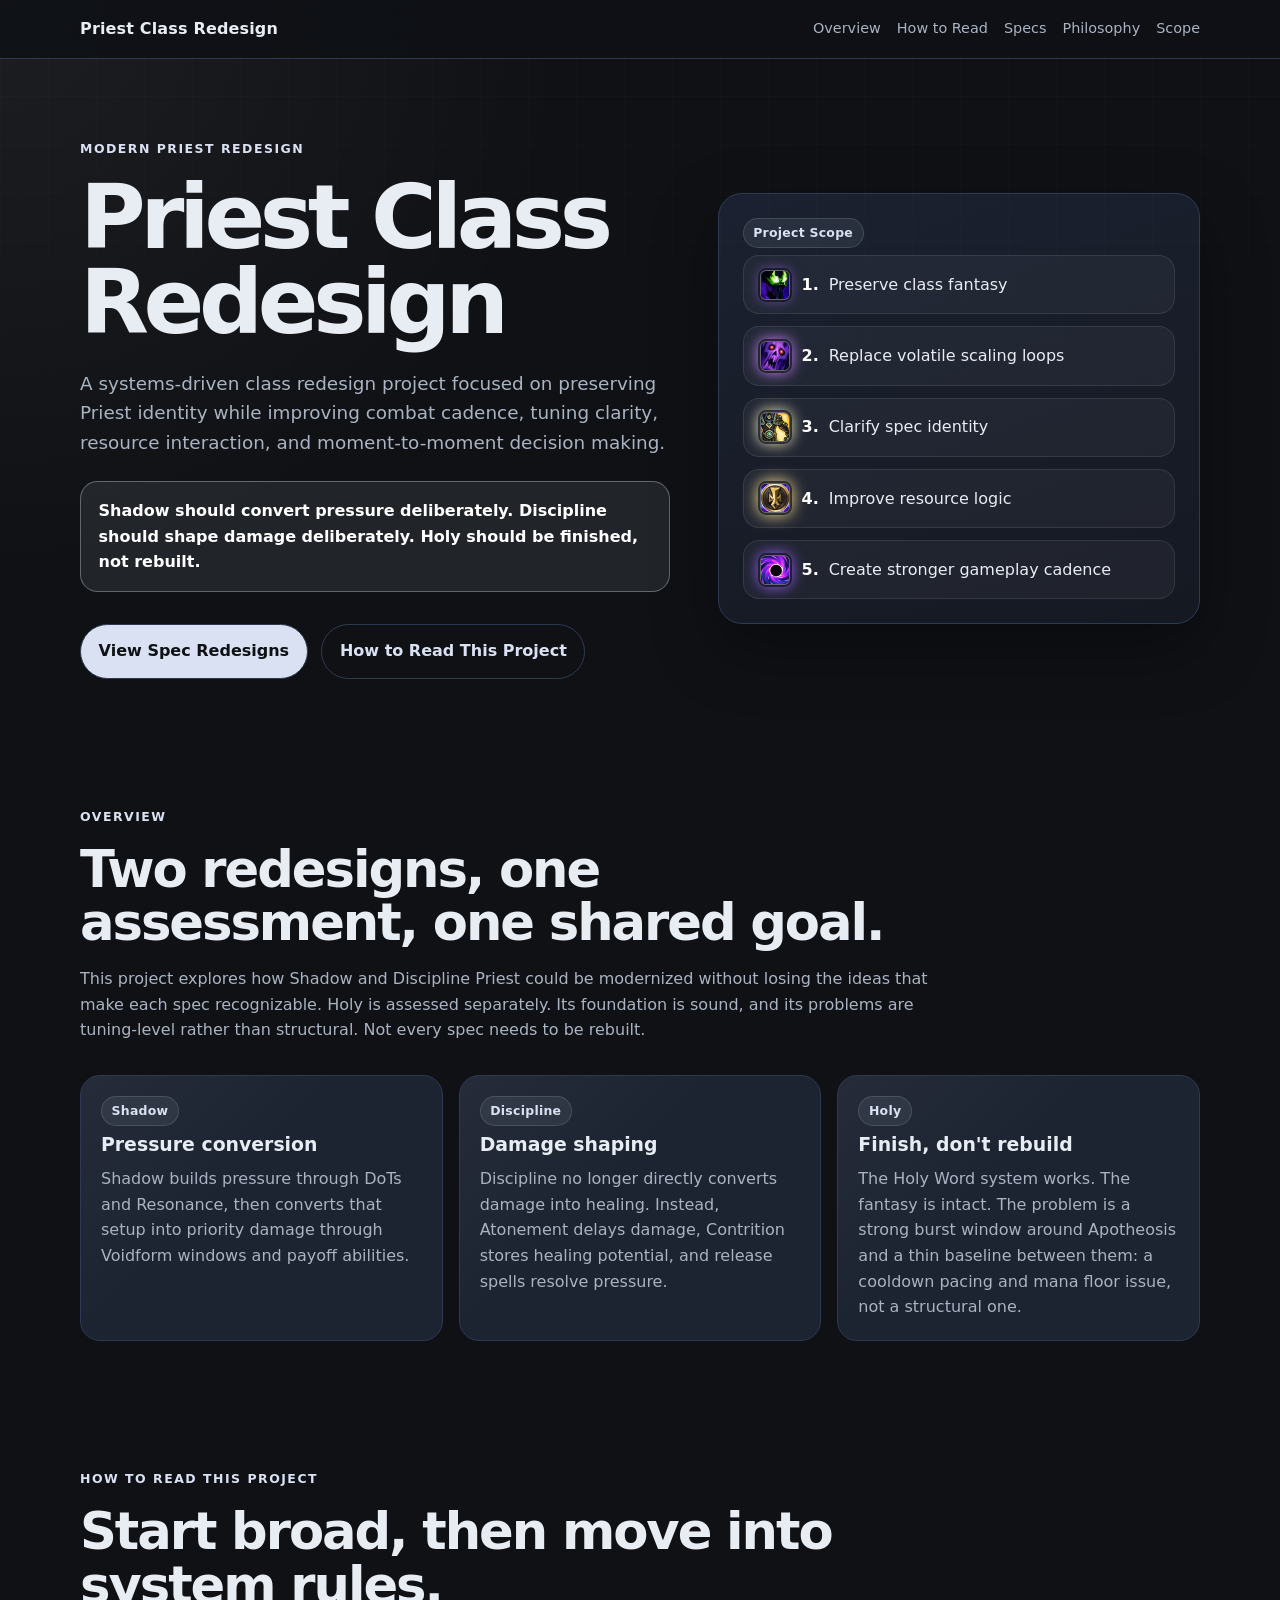
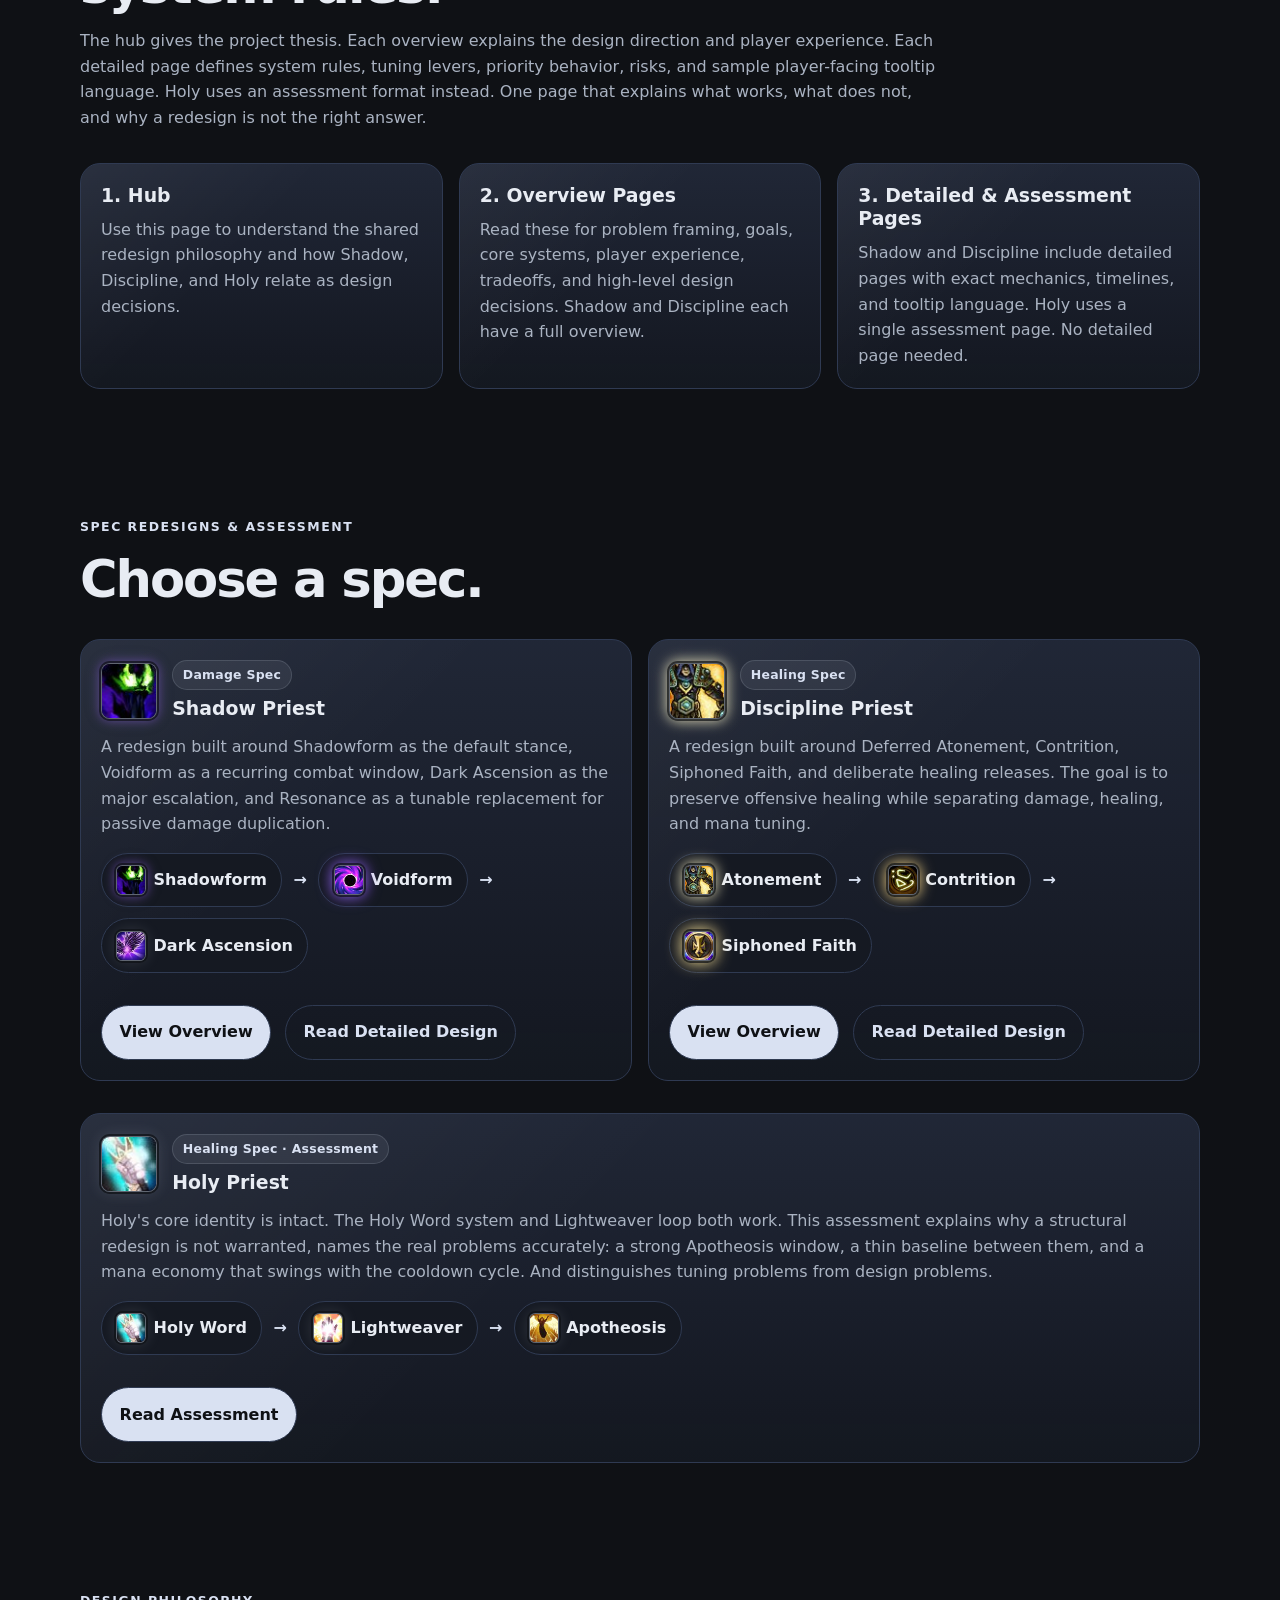
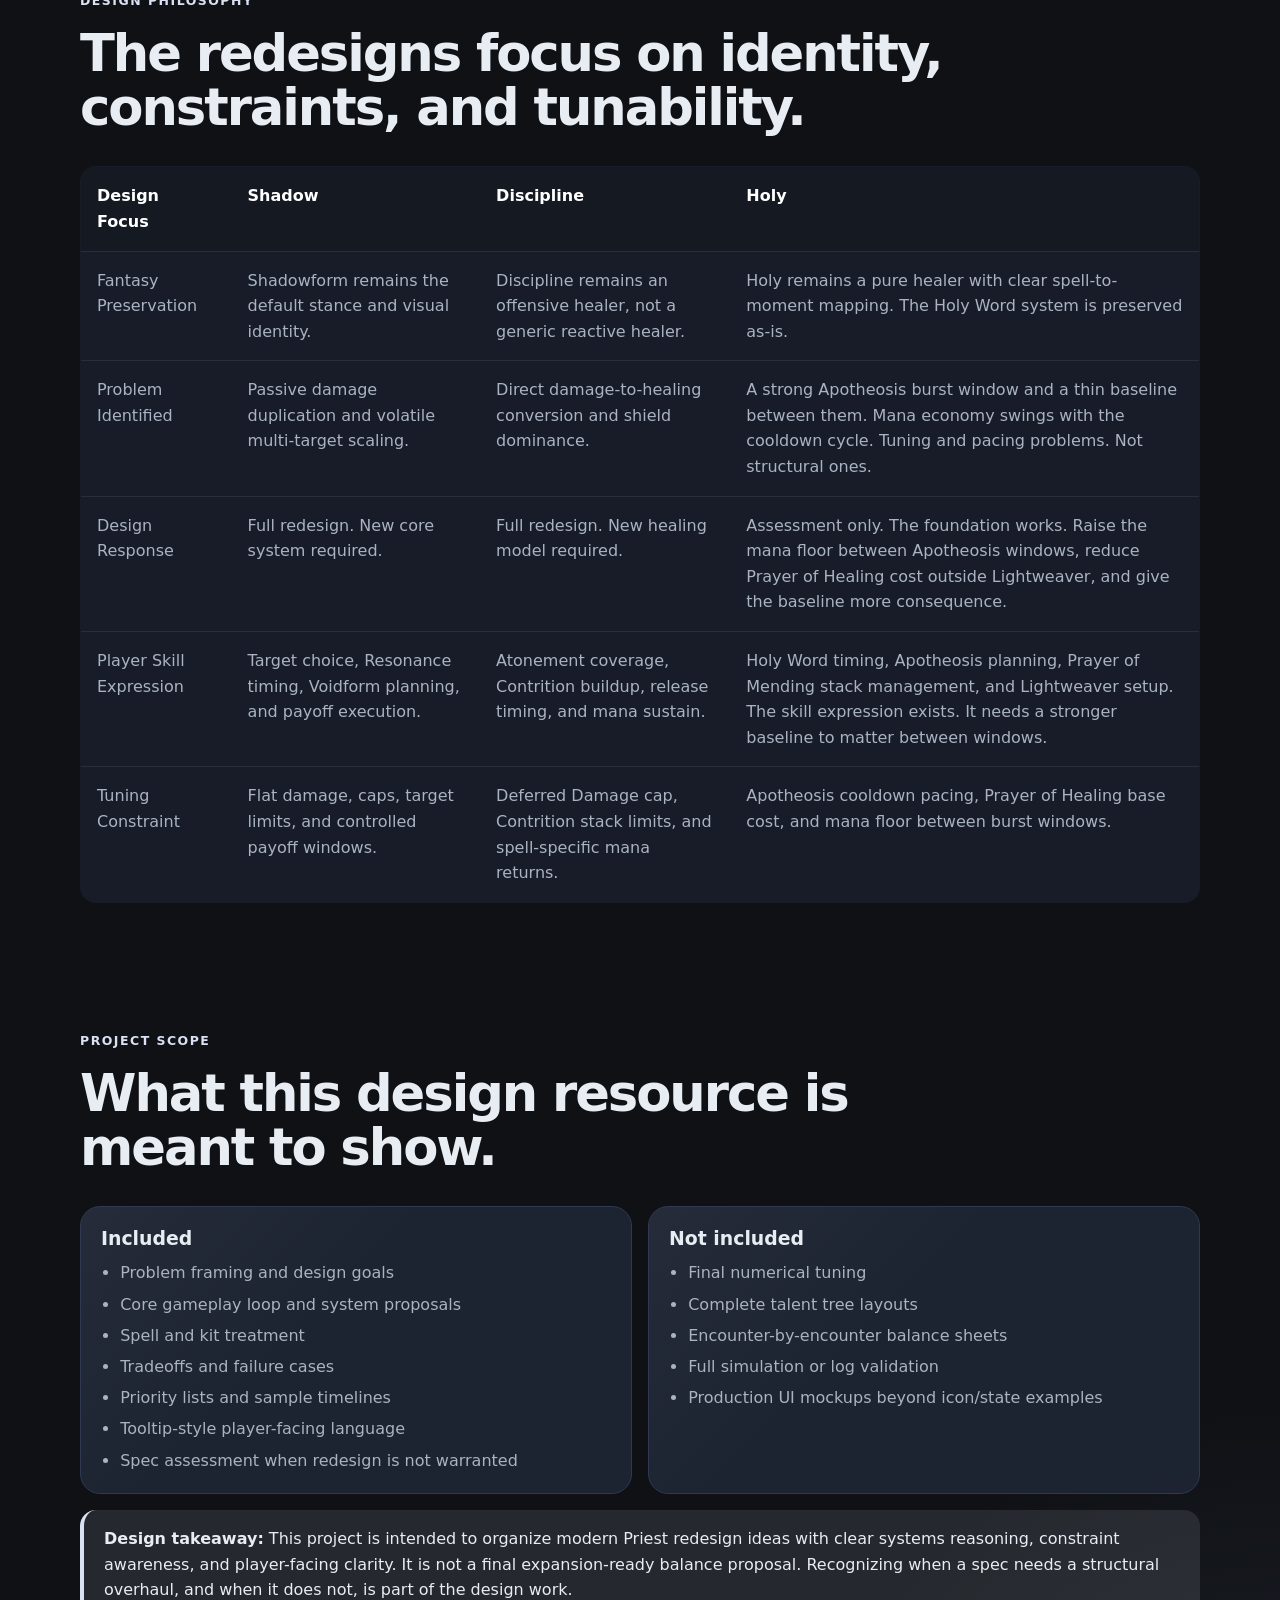
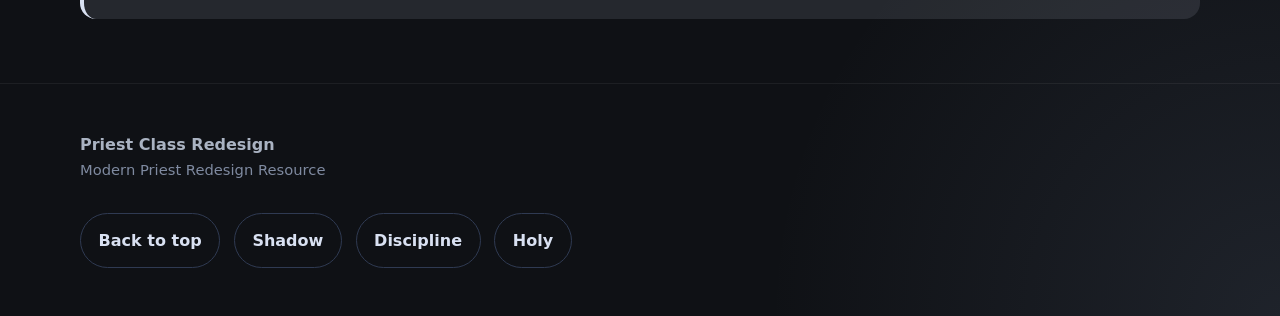
==== commit c98fccf3: "holy priest update'" ====
--- a/priest/index.html
+++ b/priest/index.html
@@ -5,7 +5,7 @@
     <meta name="viewport" content="width=device-width, initial-scale=1.0" />
     <meta
       name="description"
-      content="A systems-driven Priest class redesign resource exploring Shadow and Discipline as modern World of Warcraft spec concepts."
+      content="A systems-driven Priest class redesign resource exploring Shadow and Discipline as modern World of Warcraft spec concepts, with a Holy spec assessment."
     />
     <title>Priest Class Redesign | Modern Spec Concepts</title>
     <link rel="stylesheet" href="styles.css" />
@@ -40,7 +40,7 @@
 
           <div class="thesis">
             Shadow should convert pressure deliberately. Discipline should shape
-            damage deliberately.
+            damage deliberately. Holy should be finished, not rebuilt.
           </div>
 
           <div class="button-row">
@@ -90,13 +90,14 @@
       <section id="overview" class="page-shell section-block">
         <div class="section-header">
           <div class="eyebrow">Overview</div>
-          <h2>Two redesigns, one shared goal.</h2>
+          <h2>Two redesigns, one assessment, one shared goal.</h2>
 
           <p class="muted">
             This project explores how Shadow and Discipline Priest could be
             modernized without losing the ideas that make each spec
-            recognizable. Shadow focuses on controlled pressure conversion.
-            Discipline focuses on capped damage shaping and deliberate recovery.
+            recognizable. Holy is assessed separately. Its foundation is sound,
+            and its problems are tuning-level rather than structural. Not every
+            spec needs to be rebuilt.
           </p>
         </div>
 
@@ -122,12 +123,13 @@
           </article>
 
           <article class="card">
-            <span class="tag">Resource Goal</span>
-            <h3>Readable systems design</h3>
-            <p class="muted">
-              Each page includes problem framing, goals, tradeoffs, kit
-              treatment, risks, tuning notes, and sample player-facing language
-              to show how the design would be evaluated.
+            <span class="tag">Holy</span>
+            <h3>Finish, don't rebuild</h3>
+            <p class="muted">
+              The Holy Word system works. The fantasy is intact. The problem is
+              a strong burst window around Apotheosis and a thin baseline
+              between them: a cooldown pacing and mana floor issue, not a
+              structural one.
             </p>
           </article>
         </div>
@@ -141,7 +143,9 @@
             The hub gives the project thesis. Each overview explains the design
             direction and player experience. Each detailed page defines system
             rules, tuning levers, priority behavior, risks, and sample
-            player-facing tooltip language.
+            player-facing tooltip language. Holy uses an assessment format
+            instead. One page that explains what works, what does not, and why a
+            redesign is not the right answer.
           </p>
         </div>
 
@@ -150,7 +154,7 @@
             <h3>1. Hub</h3>
             <p class="muted">
               Use this page to understand the shared redesign philosophy and how
-              Shadow and Discipline relate as spec redesigns.
+              Shadow, Discipline, and Holy relate as design decisions.
             </p>
           </article>
 
@@ -158,15 +162,17 @@
             <h3>2. Overview Pages</h3>
             <p class="muted">
               Read these for problem framing, goals, core systems, player
-              experience, tradeoffs, and high-level design decisions.
-            </p>
-          </article>
-
-          <article class="card strong">
-            <h3>3. Detailed Pages</h3>
-            <p class="muted">
-              Use these for exact mechanics, example priorities, scenario
-              timelines, tuning notes, UI requirements, and validation risks.
+              experience, tradeoffs, and high-level design decisions. Shadow and
+              Discipline each have a full overview.
+            </p>
+          </article>
+
+          <article class="card strong">
+            <h3>3. Detailed & Assessment Pages</h3>
+            <p class="muted">
+              Shadow and Discipline include detailed pages with exact mechanics,
+              timelines, and tooltip language. Holy uses a single assessment
+              page. No detailed page needed.
             </p>
           </article>
         </div>
@@ -174,8 +180,8 @@
 
       <section id="specs" class="page-shell section-block">
         <div class="section-header">
-          <div class="eyebrow">Spec Redesigns</div>
-          <h2>Choose a spec redesign.</h2>
+          <div class="eyebrow">Spec Redesigns &amp; Assessment</div>
+          <h2>Choose a spec.</h2>
         </div>
 
         <div class="grid two">
@@ -269,6 +275,57 @@
             </div>
           </article>
         </div>
+
+        <!-- Holy: assessment card, full-width below the two redesigns -->
+        <div style="margin-top: 2rem">
+          <article class="card strong">
+            <div class="ability-heading">
+              <img
+                class="ability-icon"
+                src="assets/holy_word_serenity.jpg"
+                alt="Holy Priest icon"
+              />
+              <div>
+                <span class="tag">Healing Spec · Assessment</span>
+                <h3>Holy Priest</h3>
+              </div>
+            </div>
+
+            <p class="muted">
+              Holy's core identity is intact. The Holy Word system and
+              Lightweaver loop both work. This assessment explains why a
+              structural redesign is not warranted, names the real problems
+              accurately: a strong Apotheosis window, a thin baseline between
+              them, and a mana economy that swings with the cooldown cycle. And
+              distinguishes tuning problems from design problems.
+            </p>
+
+            <div class="flow">
+              <span class="pill">
+                <img
+                  class="mini-icon"
+                  src="assets/holy_word_serenity.jpg"
+                  alt=""
+                />
+                Holy Word
+              </span>
+              <span class="arrow">→</span>
+              <span class="pill">
+                <img class="mini-icon" src="assets/flash_heal.jpg" alt="" />
+                Lightweaver
+              </span>
+              <span class="arrow">→</span>
+              <span class="pill">
+                <img class="mini-icon" src="assets/apotheosis.jpg" alt="" />
+                Apotheosis
+              </span>
+            </div>
+
+            <div class="button-row">
+              <a class="button" href="holy/index.html">Read Assessment</a>
+            </div>
+          </article>
+        </div>
       </section>
 
       <section id="philosophy" class="page-shell section-block">
@@ -283,6 +340,7 @@
               <th>Design Focus</th>
               <th>Shadow</th>
               <th>Discipline</th>
+              <th>Holy</th>
             </tr>
           </thead>
 
@@ -296,20 +354,34 @@
                 Discipline remains an offensive healer, not a generic reactive
                 healer.
               </td>
-            </tr>
-
-            <tr>
-              <td>Problem Removed</td>
+              <td>
+                Holy remains a pure healer with clear spell-to-moment mapping.
+                The Holy Word system is preserved as-is.
+              </td>
+            </tr>
+
+            <tr>
+              <td>Problem Identified</td>
               <td>
                 Passive damage duplication and volatile multi-target scaling.
               </td>
               <td>Direct damage-to-healing conversion and shield dominance.</td>
-            </tr>
-
-            <tr>
-              <td>New Core System</td>
-              <td>Resonance stores pressure for controlled payoff.</td>
-              <td>Deferred Damage smooths pressure without erasing it.</td>
+              <td>
+                A strong Apotheosis burst window and a thin baseline between
+                them. Mana economy swings with the cooldown cycle. Tuning and
+                pacing problems. Not structural ones.
+              </td>
+            </tr>
+
+            <tr>
+              <td>Design Response</td>
+              <td>Full redesign. New core system required.</td>
+              <td>Full redesign. New healing model required.</td>
+              <td>
+                Assessment only. The foundation works. Raise the mana floor
+                between Apotheosis windows, reduce Prayer of Healing cost
+                outside Lightweaver, and give the baseline more consequence.
+              </td>
             </tr>
 
             <tr>
@@ -322,6 +394,11 @@
                 Atonement coverage, Contrition buildup, release timing, and mana
                 sustain.
               </td>
+              <td>
+                Holy Word timing, Apotheosis planning, Prayer of Mending stack
+                management, and Lightweaver setup. The skill expression exists.
+                It needs a stronger baseline to matter between windows.
+              </td>
             </tr>
 
             <tr>
@@ -332,6 +409,10 @@
               <td>
                 Deferred Damage cap, Contrition stack limits, and spell-specific
                 mana returns.
+              </td>
+              <td>
+                Apotheosis cooldown pacing, Prayer of Healing base cost, and
+                mana floor between burst windows.
               </td>
             </tr>
           </tbody>
@@ -354,6 +435,7 @@
               <li>Tradeoffs and failure cases</li>
               <li>Priority lists and sample timelines</li>
               <li>Tooltip-style player-facing language</li>
+              <li>Spec assessment when redesign is not warranted</li>
             </ul>
           </article>
 
@@ -373,7 +455,8 @@
           <strong>Design takeaway:</strong> This project is intended to organize
           modern Priest redesign ideas with clear systems reasoning, constraint
           awareness, and player-facing clarity. It is not a final
-          expansion-ready balance proposal.
+          expansion-ready balance proposal. Recognizing when a spec needs a
+          structural overhaul, and when it does not, is part of the design work.
         </div>
       </section>
     </main>
@@ -389,6 +472,7 @@
           <a class="button secondary" href="discipline/index.html"
             >Discipline</a
           >
+          <a class="button secondary" href="holy/index.html">Holy</a>
         </div>
       </div>
     </footer>
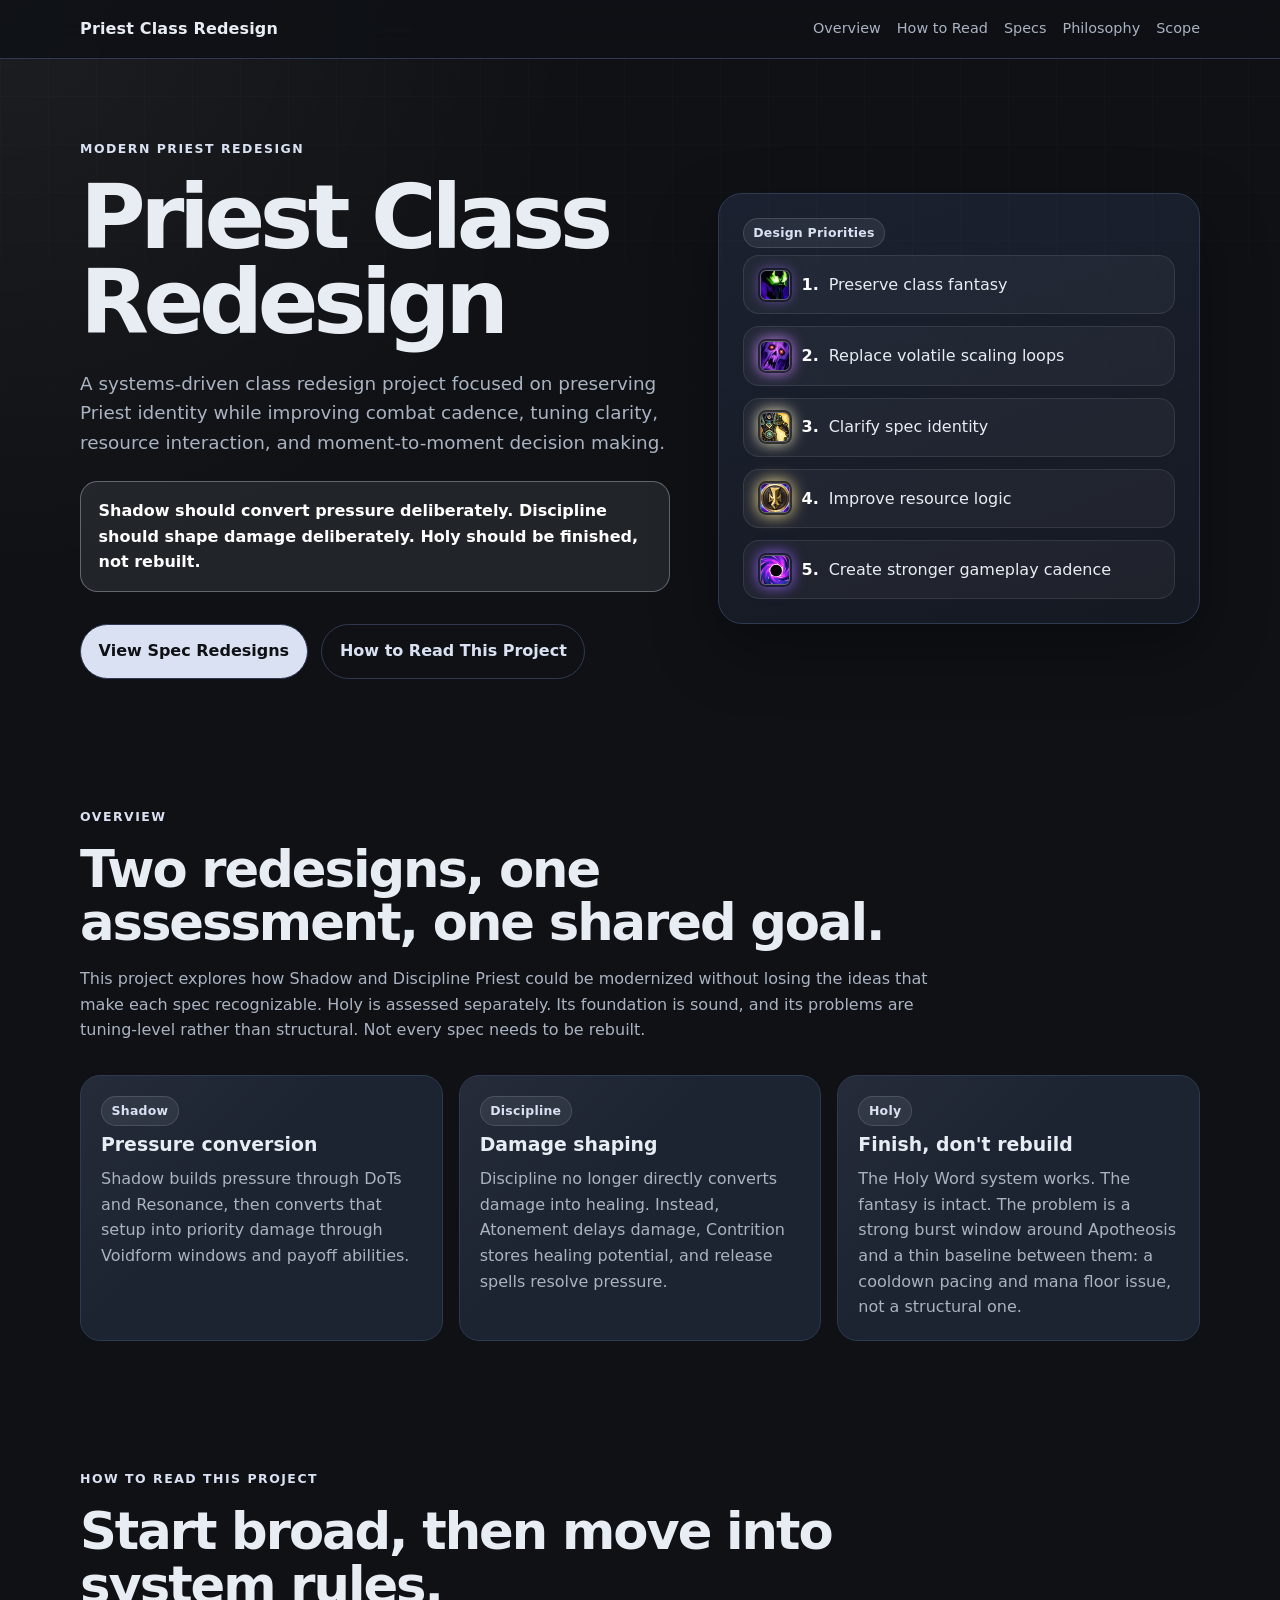
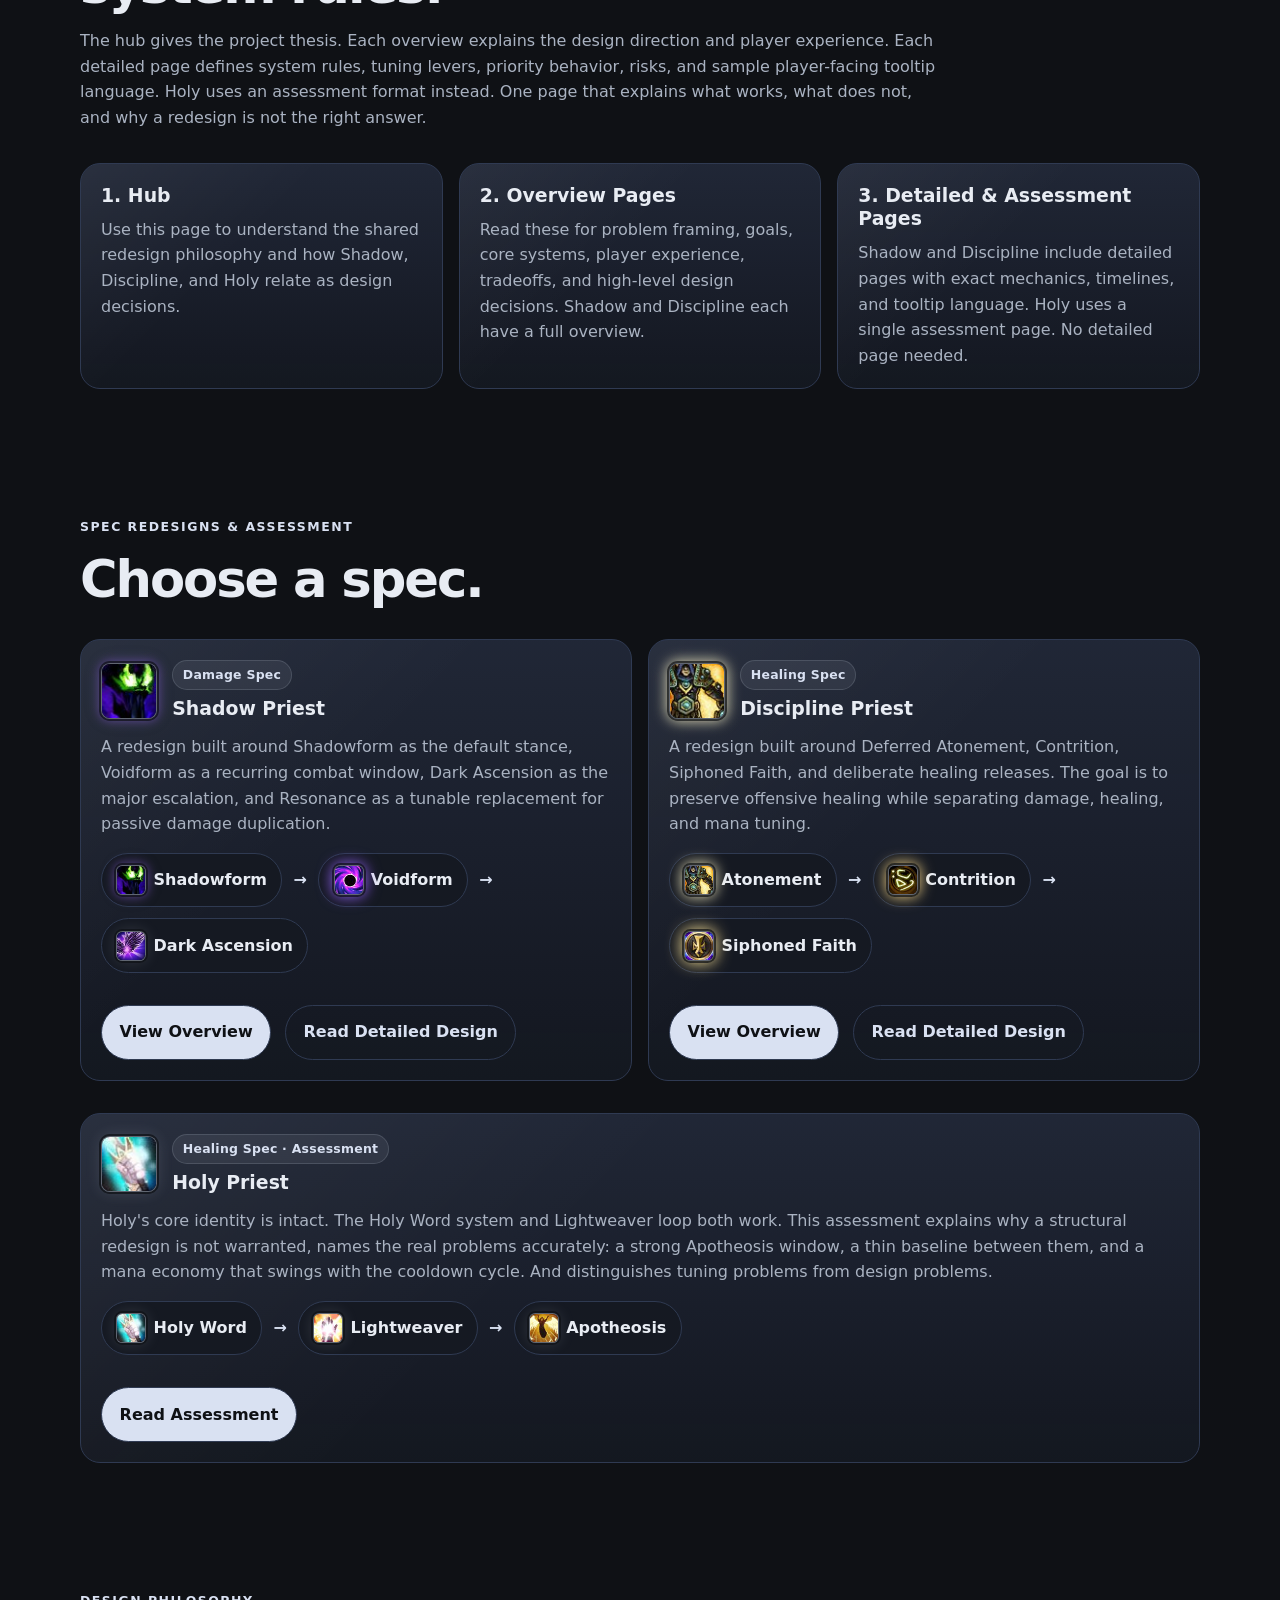
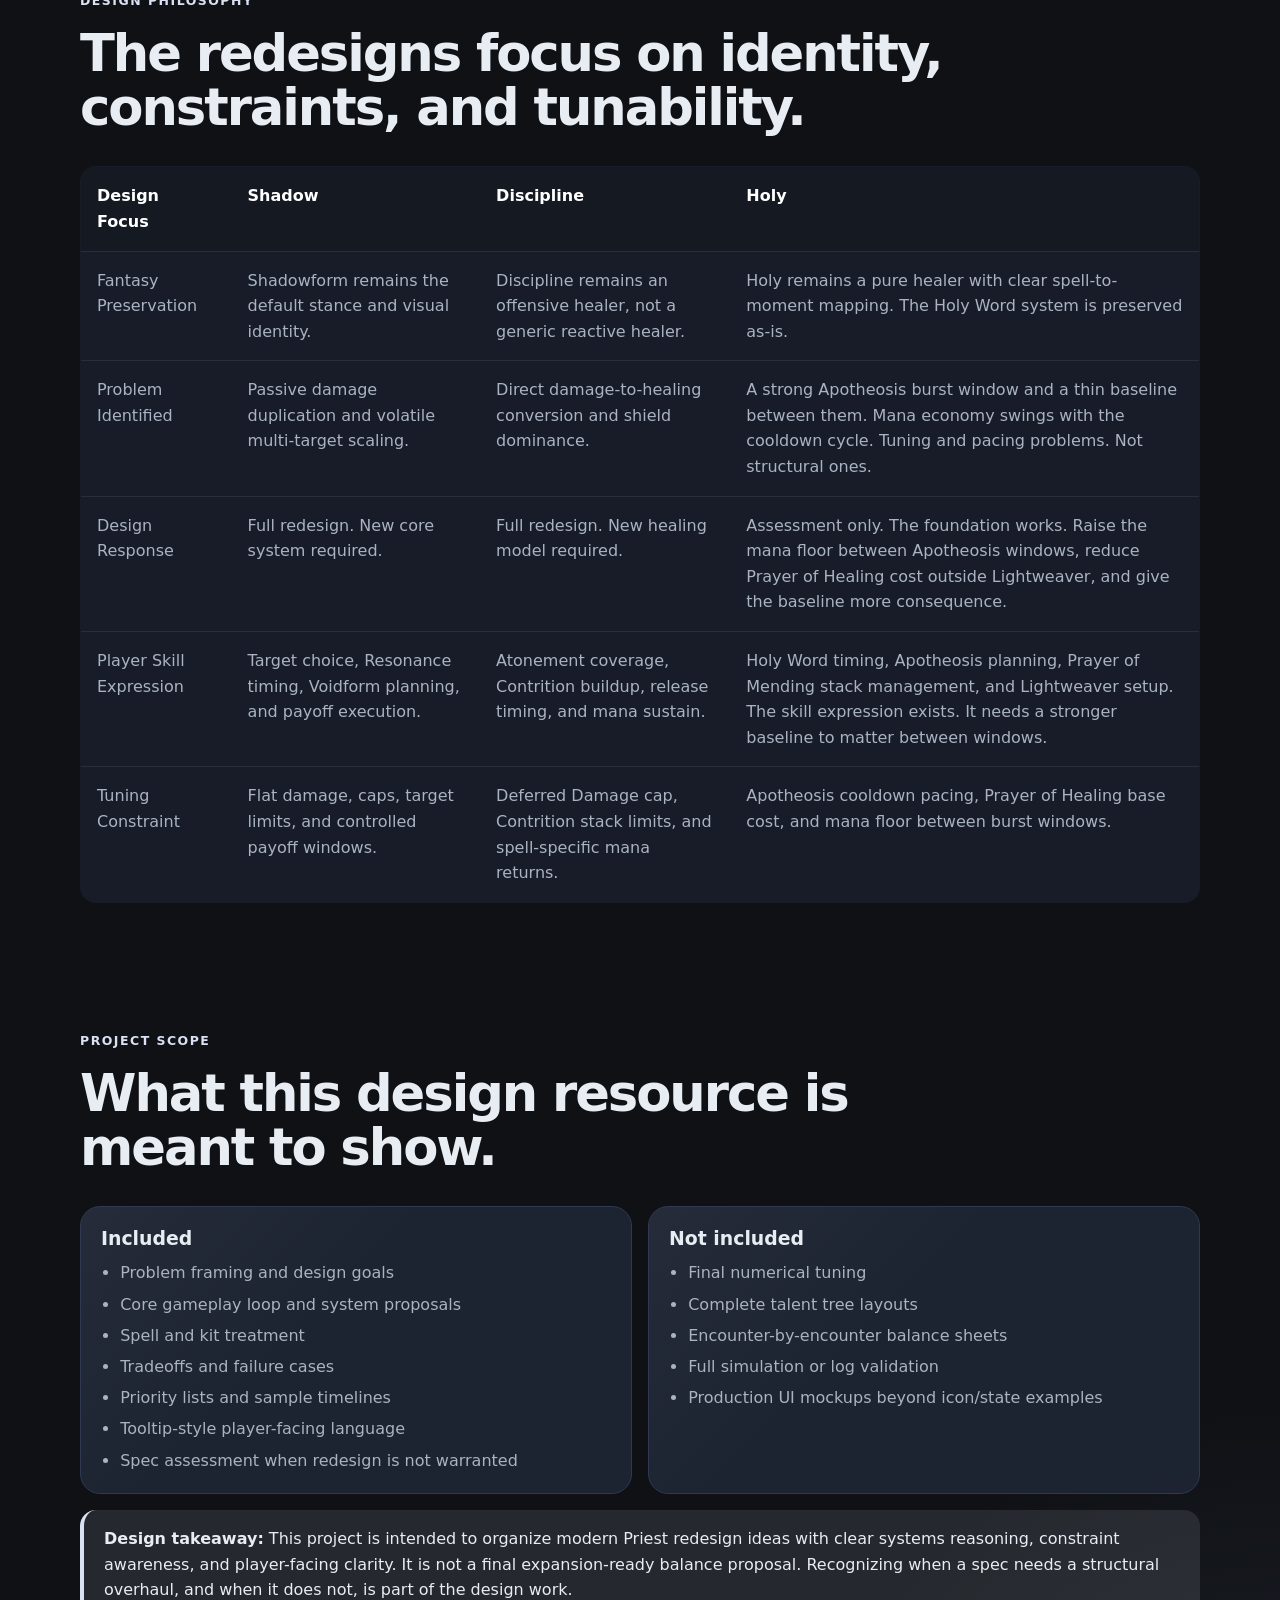
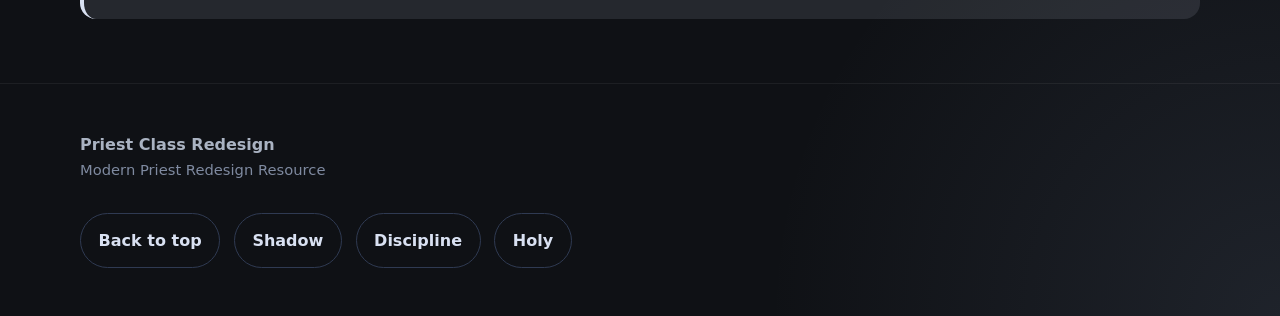
==== commit 506dd5d8: "Fix content and markup issues across Priest redesign pages Fix content and markup issues across Prie" ====
--- a/priest/index.html
+++ b/priest/index.html
@@ -52,7 +52,7 @@
         </div>
 
         <aside class="hero-card" aria-label="Project summary">
-          <span class="tag">Project Scope</span>
+          <span class="tag">Design Priorities</span>
 
           <div class="cycle">
             <div class="cycle-step">
